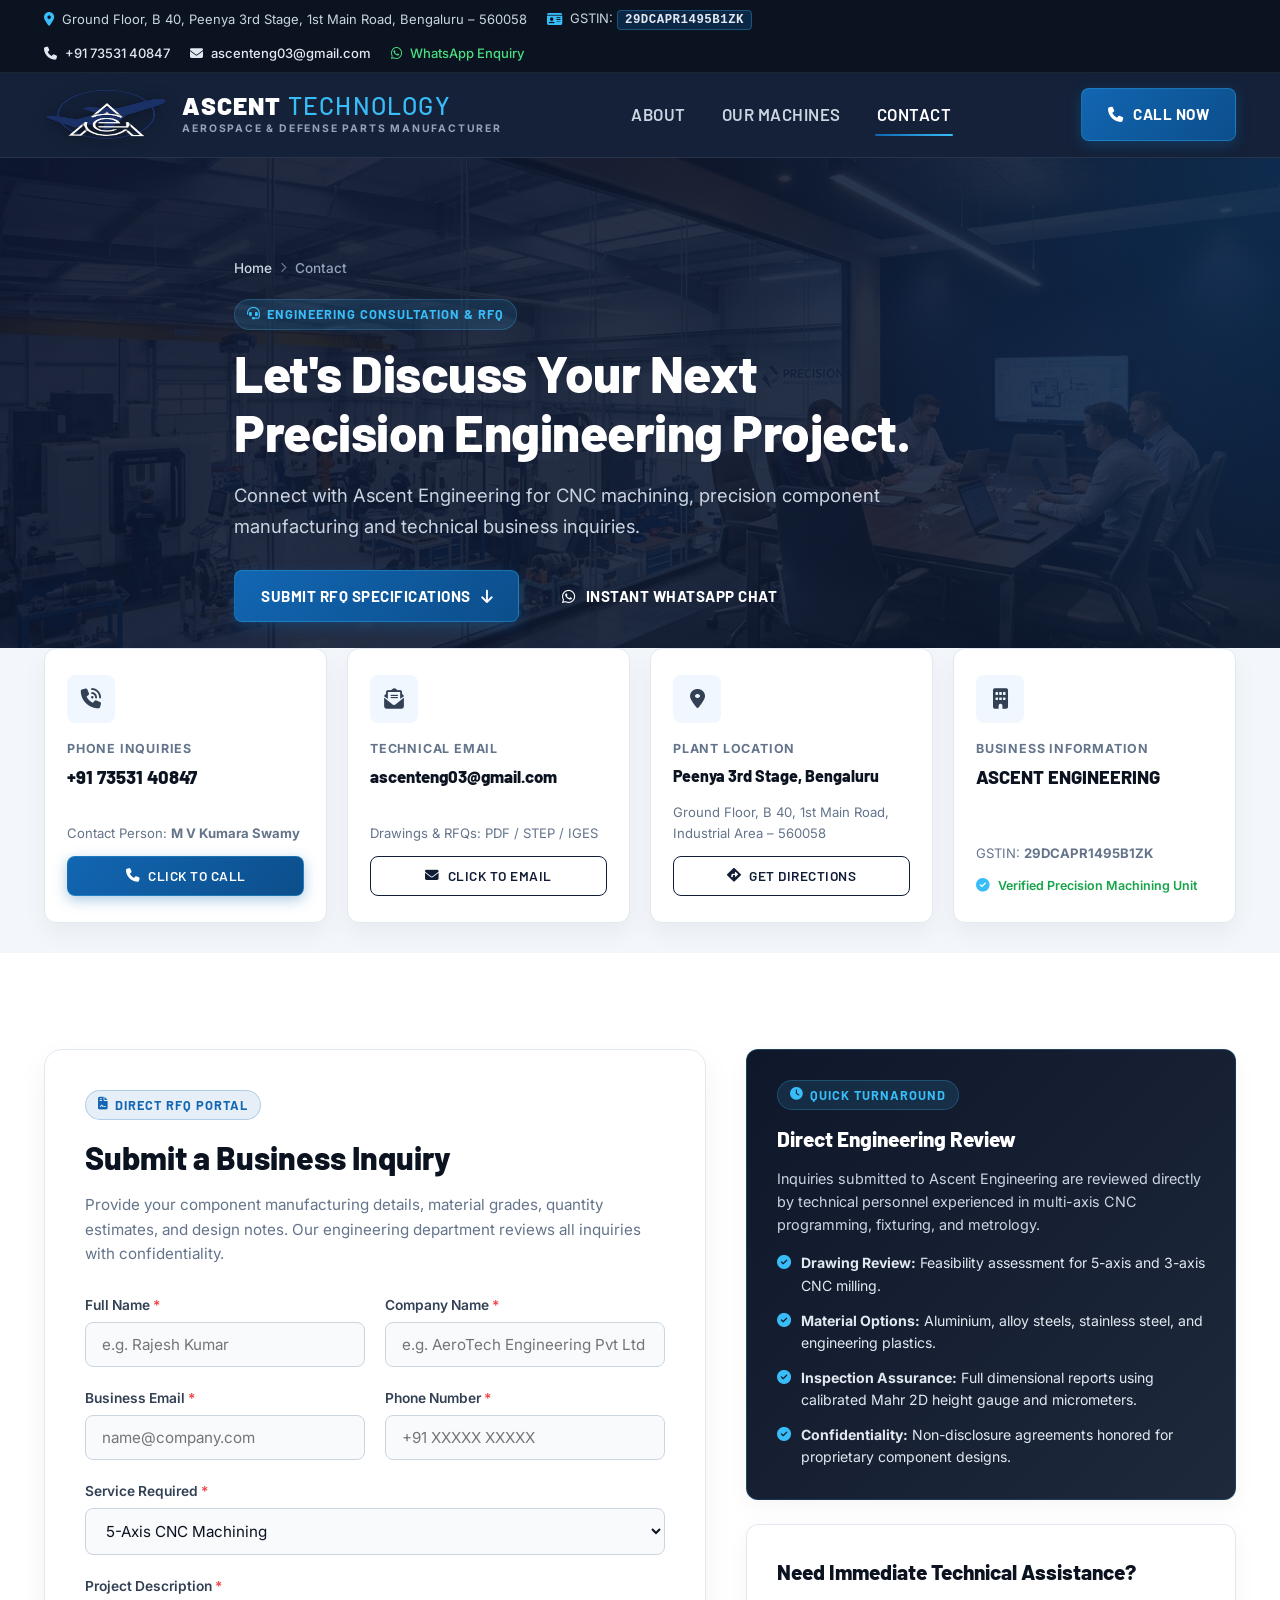
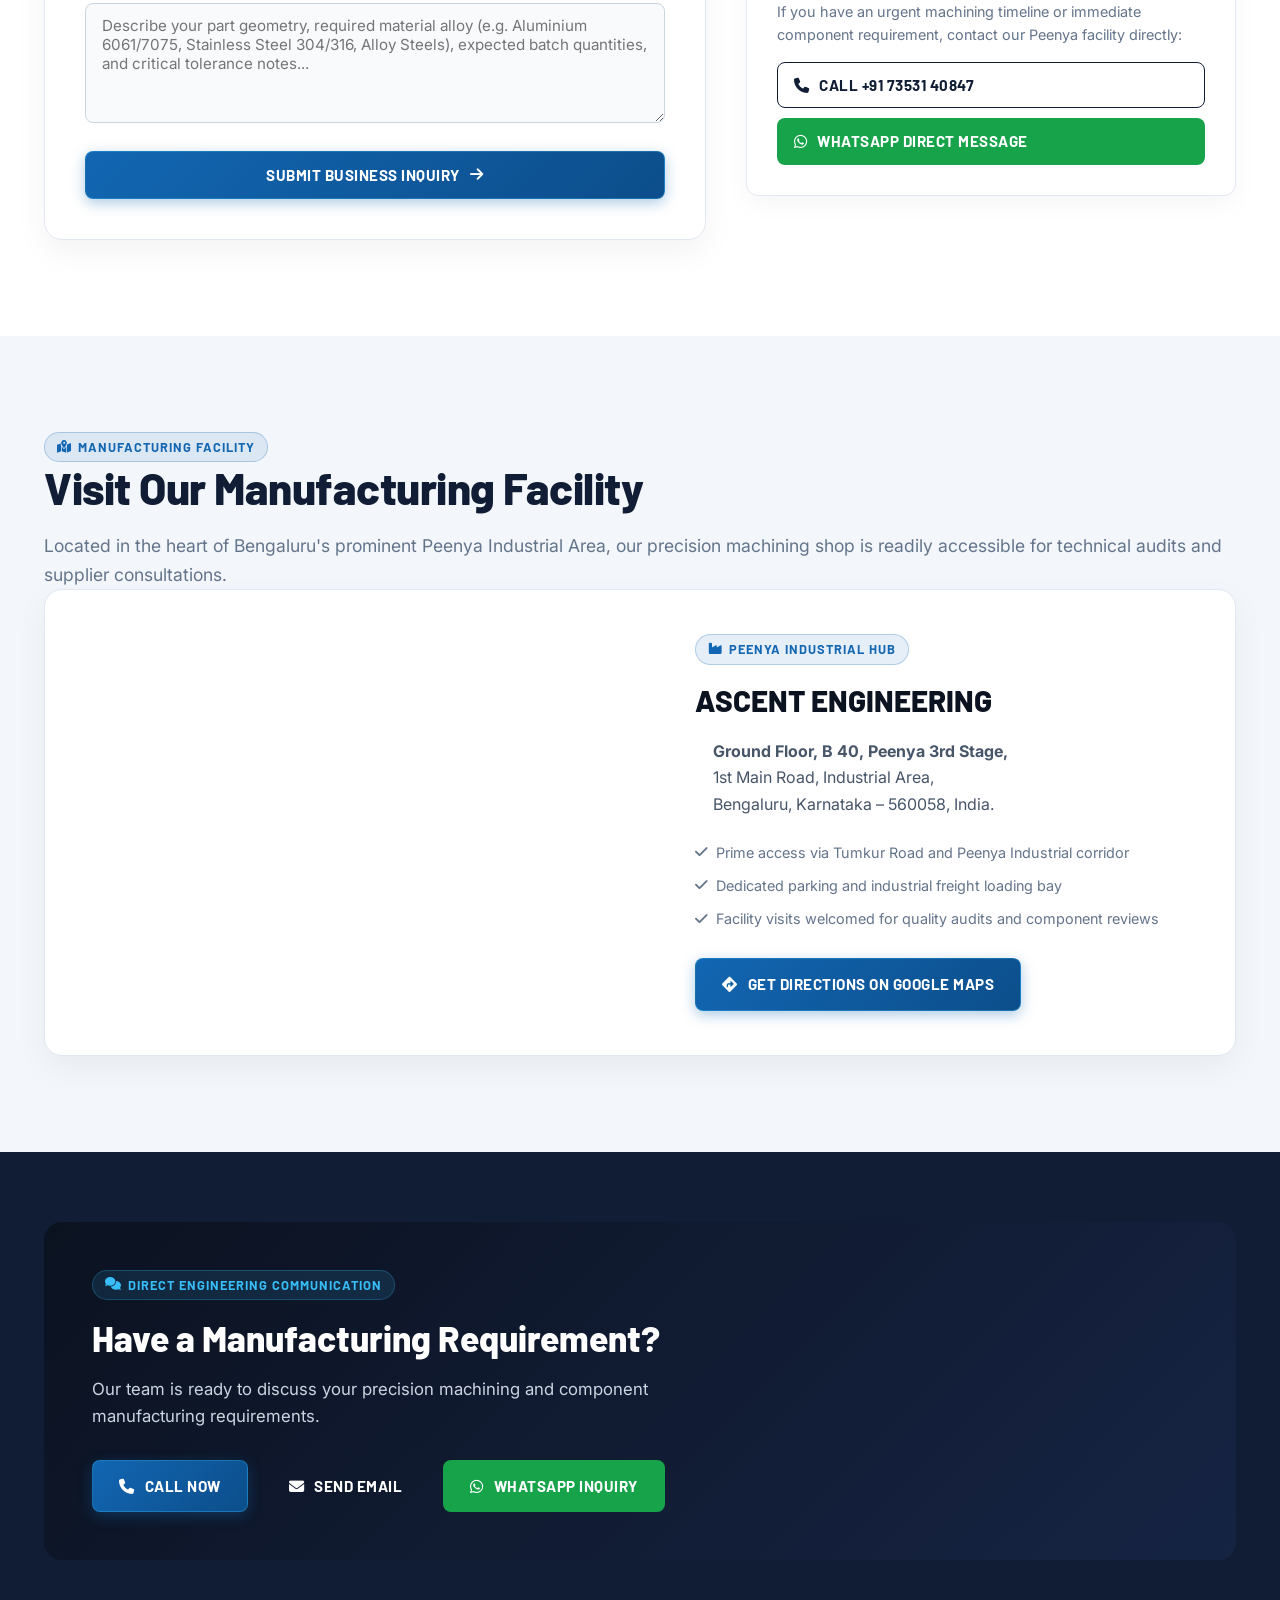
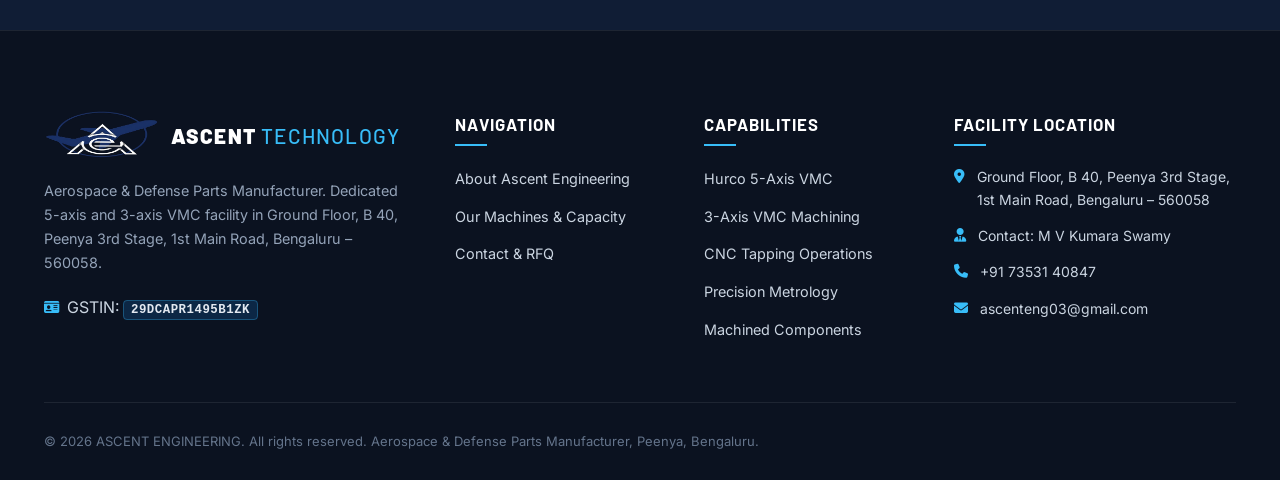
==== contact/index.html @ 2f325140 "modify the indexpage" ====
<!DOCTYPE html>
<html lang="en">
  <head>
    <meta charset="UTF-8" />
    <meta name="viewport" content="width=device-width, initial-scale=1.0" />
    <title>Contact &amp; Business Inquiry | Ascent Engineering Peenya Bengaluru</title>
    <meta
      name="description"
      content="Connect with Ascent Engineering for precision CNC machining, 5-axis vertical milling, component prototyping, and manufacturing inquiries. Located in Peenya 3rd Stage, Bengaluru."
    />
    <meta
      name="keywords"
      content="Ascent Engineering Contact, Peenya Industrial Area, CNC Machining Bengaluru, Precision Component Manufacturing, RFQ Machining, M V Kumara Swamy"
    />
    <meta name="author" content="Ascent Engineering" />

    <!-- Open Graph Metadata -->
    <meta property="og:title" content="Contact &amp; Business Inquiry | Ascent Engineering" />
    <meta
      property="og:description"
      content="Request a quotation or schedule a technical review for your precision CNC machining and manufacturing requirements in Peenya, Bengaluru."
    />
    <meta property="og:type" content="website" />
    <meta property="og:image" content="../img/generated/contact-hero-industrial.jpg" />

    <!-- Favicon -->
    <link rel="icon" type="image/svg+xml" href="../logo/favicon.svg" />
    <link rel="icon" type="image/png" href="../logo/ascent-engineering-logo-transparent.png" />

    <!-- Google Fonts: Barlow (Headings) & Inter (Body) -->
    <link rel="preconnect" href="https://fonts.googleapis.com" />
    <link rel="preconnect" href="https://fonts.gstatic.com" crossorigin />
    <link
      href="https://fonts.googleapis.com/css2?family=Barlow:wght@500;600;700;800;900&family=Inter:wght@300;400;500;600;700&display=swap"
      rel="stylesheet"
    />

    <!-- Font Awesome 6 -->
    <link
      rel="stylesheet"
      href="https://cdnjs.cloudflare.com/ajax/libs/font-awesome/6.5.0/css/all.min.css"
    />

    <!-- Main Stylesheet -->
    <link rel="stylesheet" href="../home.css" />
  </head>
  <body>
    <!-- Top Announcement & Verification Bar -->
    <div class="top-notice-bar">
      <div class="container top-notice-container">
        <div class="top-notice-left">
          <div class="top-notice-item">
            <i class="fa-solid fa-location-dot"></i>
            <span>Ground Floor, B 40, Peenya 3rd Stage, 1st Main Road, Bengaluru – 560058</span>
          </div>
          <div class="top-notice-item">
            <i class="fa-solid fa-id-card"></i>
            <span>GSTIN: <strong class="gst-badge">29DCAPR1495B1ZK</strong></span>
          </div>
        </div>
        <div class="top-notice-right">
          <a href="tel:7353140847" class="top-notice-link">
            <i class="fa-solid fa-phone"></i>
            <span>+91 73531 40847</span>
          </a>
          <a href="mailto:ascenteng03@gmail.com" class="top-notice-link">
            <i class="fa-solid fa-envelope"></i>
            <span>ascenteng03@gmail.com</span>
          </a>
          <a
            href="https://wa.me/917353140847?text=Hello%20Ascent%20Technology%2C%20I%20would%20like%20to%20discuss%20a%20precision%20machining%20project."
            target="_blank"
            rel="noopener noreferrer"
            class="top-notice-link whatsapp-link"
          >
            <i class="fa-brands fa-whatsapp"></i>
            <span>WhatsApp Enquiry</span>
          </a>
        </div>
      </div>
    </div>

    <!-- Main Navigation Bar -->
    <header class="navbar" id="mainNavbar">
      <div class="container navbar-container">
        <a href="../index.html" class="logo-link" title="Ascent Engineering Home">
          <img
            src="../logo/ascent-engineering-logo-transparent.png"
            alt="Ascent Engineering Logo"
            class="logo-mark-img"
          />
          <div class="logo-text-block">
            <div class="logo-title">
              <span class="brand-ascent">ASCENT</span>
              <span class="brand-engineering">TECHNOLOGY</span>
            </div>
            <div class="logo-tagline">Aerospace &amp; Defense Parts Manufacturer</div>
          </div>
        </a>

        <!-- Desktop Navigation Links -->
        <nav class="nav-links" id="navLinks" aria-label="Main Navigation">
          <a href="../index.html" class="nav-link">About</a>
          <a href="../ourmachine.html" class="nav-link">Our Machines</a>
          <a href="../contact.html" class="nav-link active">Contact</a>
        </nav>

        <div class="nav-cta-wrap">
          <a href="tel:7353140847" class="btn btn-primary">
            <i class="fa-solid fa-phone"></i>
            <span>Call Now</span>
          </a>
          <button class="mobile-menu-btn" id="mobileMenuBtn" aria-label="Toggle navigation menu">
            <i class="fa-solid fa-bars"></i>
          </button>
        </div>
      </div>
    </header>

    <!-- Main Content -->
    <main>
      <!-- Section 1: Contact Hero -->
      <section class="page-hero-banner contact-hero-banner">
        <div class="container page-hero-content">
          <div class="breadcrumbs">
            <a href="../index.html">Home</a>
            <i class="fa-solid fa-chevron-right"></i>
            <span>Contact</span>
          </div>
          <span class="badge-tag badge-tag-dark" style="margin-bottom: 14px;">
            <i class="fa-solid fa-headset"></i> Engineering Consultation &amp; RFQ
          </span>
          <h1 class="page-hero-title">
            Let's Discuss Your Next<br />Precision Engineering Project.
          </h1>
          <p class="page-hero-desc">
            Connect with Ascent Engineering for CNC machining, precision component manufacturing and technical business inquiries.
          </p>
          <div class="page-hero-ctas">
            <a href="#inquiryFormSection" class="btn btn-primary">
              <span>Submit RFQ Specifications</span>
              <i class="fa-solid fa-arrow-down"></i>
            </a>
            <a href="https://wa.me/917353140847?text=Hello%20Ascent%20Technology%2C%20I%20would%20like%20to%20discuss%20a%20precision%20machining%20project." target="_blank" rel="noopener noreferrer" class="btn btn-outline-light">
              <i class="fa-brands fa-whatsapp"></i>
              <span>Instant WhatsApp Chat</span>
            </a>
          </div>
        </div>
      </section>

      <!-- Section 2: Contact Information (4 Professional Cards) -->
      <section class="section section-light" style="padding-top: 0; padding-bottom: 30px;">
        <div class="container">
          <div class="contact-cards-grid">
            <!-- Card 1: Phone -->
            <div class="contact-card-box">
              <div class="contact-card-icon"><i class="fa-solid fa-phone-volume"></i></div>
              <div class="contact-card-title">Phone Inquiries</div>
              <div class="contact-card-val">+91 73531 40847</div>
              <div class="contact-card-sub" style="margin-bottom: 12px;">
                Contact Person: <strong>M V Kumara Swamy</strong>
              </div>
              <a href="tel:7353140847" class="btn btn-primary contact-card-btn">
                <i class="fa-solid fa-phone"></i>
                <span>Click to Call</span>
              </a>
            </div>

            <!-- Card 2: Email -->
            <div class="contact-card-box">
              <div class="contact-card-icon"><i class="fa-solid fa-envelope-open-text"></i></div>
              <div class="contact-card-title">Technical Email</div>
              <div class="contact-card-val" style="font-size: 1.05rem; word-break: break-all;">ascenteng03@gmail.com</div>
              <div class="contact-card-sub" style="margin-bottom: 12px;">
                Drawings &amp; RFQs: PDF / STEP / IGES
              </div>
              <a href="mailto:ascenteng03@gmail.com" class="btn btn-outline-dark contact-card-btn">
                <i class="fa-solid fa-envelope"></i>
                <span>Click to Email</span>
              </a>
            </div>

            <!-- Card 3: Location -->
            <div class="contact-card-box">
              <div class="contact-card-icon"><i class="fa-solid fa-location-dot"></i></div>
              <div class="contact-card-title">Plant Location</div>
              <div class="contact-card-val" style="font-size: 1rem; line-height: 1.4;">Peenya 3rd Stage, Bengaluru</div>
              <div class="contact-card-sub" style="margin-bottom: 12px;">
                Ground Floor, B 40, 1st Main Road, Industrial Area – 560058
              </div>
              <a
                href="https://maps.google.com/?q=B+40+Peenya+3rd+Stage+1st+Main+Road+Industrial+Area+Bengaluru+560058"
                target="_blank"
                rel="noopener noreferrer"
                class="btn btn-outline-dark contact-card-btn"
              >
                <i class="fa-solid fa-diamond-turn-right"></i>
                <span>Get Directions</span>
              </a>
            </div>

            <!-- Card 4: Business Information -->
            <div class="contact-card-box">
              <div class="contact-card-icon"><i class="fa-solid fa-building"></i></div>
              <div class="contact-card-title">Business Information</div>
              <div class="contact-card-val" style="font-size: 1.15rem;">ASCENT ENGINEERING</div>
              <div class="contact-card-sub" style="margin-bottom: 12px;">
                GSTIN: <strong class="gst-badge">29DCAPR1495B1ZK</strong>
              </div>
              <div class="top-notice-item" style="font-size: 0.78rem; color: #16A34A; font-weight: 600;">
                <i class="fa-solid fa-circle-check"></i>
                <span>Verified Precision Machining Unit</span>
              </div>
            </div>
          </div>
        </div>
      </section>

      <!-- Section 3: Professional Business Inquiry Form -->
      <section class="section section-white" id="inquiryFormSection">
        <div class="container">
          <div class="contact-main-grid">
            <!-- Left: Two-Column Inquiry Form -->
            <div class="contact-form-container">
              <span class="badge-tag" style="margin-bottom: 12px;">
                <i class="fa-solid fa-file-contract"></i> Direct RFQ Portal
              </span>
              <h2 class="contact-form-title">Submit a Business Inquiry</h2>
              <p class="contact-form-desc">
                Provide your component manufacturing details, material grades, quantity estimates, and design notes. Our engineering department reviews all inquiries with confidentiality.
              </p>

              <form id="contactForm" novalidate>
                <!-- Row 1: Full Name & Company Name -->
                <div class="form-group-row">
                  <div class="form-group">
                    <label class="form-label" for="fullName">Full Name <span class="req">*</span></label>
                    <input
                      type="text"
                      id="fullName"
                      class="form-control"
                      placeholder="e.g. Rajesh Kumar"
                      required
                    />
                    <div class="form-error-feedback" id="nameError">
                      Please enter your full name.
                    </div>
                  </div>

                  <div class="form-group">
                    <label class="form-label" for="companyName">Company Name <span class="req">*</span></label>
                    <input
                      type="text"
                      id="companyName"
                      class="form-control"
                      placeholder="e.g. AeroTech Engineering Pvt Ltd"
                      required
                    />
                    <div class="form-error-feedback" id="companyError">
                      Please enter your company or organization name.
                    </div>
                  </div>
                </div>

                <!-- Row 2: Business Email & Phone Number -->
                <div class="form-group-row">
                  <div class="form-group">
                    <label class="form-label" for="emailAddress">Business Email <span class="req">*</span></label>
                    <input
                      type="email"
                      id="emailAddress"
                      class="form-control"
                      placeholder="name@company.com"
                      required
                    />
                    <div class="form-error-feedback" id="emailError">
                      Please enter a valid business email address.
                    </div>
                  </div>

                  <div class="form-group">
                    <label class="form-label" for="phoneNumber">Phone Number <span class="req">*</span></label>
                    <input
                      type="tel"
                      id="phoneNumber"
                      class="form-control"
                      placeholder="+91 XXXXX XXXXX"
                      required
                    />
                    <div class="form-error-feedback" id="phoneError">
                      Please enter a valid phone number.
                    </div>
                  </div>
                </div>

                <!-- Row 3: Service Required Dropdown -->
                <div class="form-group">
                  <label class="form-label" for="serviceRequired">Service Required <span class="req">*</span></label>
                  <select id="serviceRequired" class="form-control" required>
                    <option value="5-Axis CNC Machining">5-Axis CNC Machining</option>
                    <option value="3-Axis VMC Machining">3-Axis VMC Machining</option>
                    <option value="CNC Tapping">CNC Tapping</option>
                    <option value="Precision Component Manufacturing">Precision Component Manufacturing</option>
                    <option value="Other">Other</option>
                  </select>
                </div>

                <!-- Row 4: Project Description -->
                <div class="form-group">
                  <label class="form-label" for="projectDescription">Project Description <span class="req">*</span></label>
                  <textarea
                    id="projectDescription"
                    class="form-control"
                    placeholder="Describe your part geometry, required material alloy (e.g. Aluminium 6061/7075, Stainless Steel 304/316, Alloy Steels), expected batch quantities, and critical tolerance notes..."
                    required
                  ></textarea>
                  <div class="form-error-feedback" id="messageError">
                    Please provide project description and specifications.
                  </div>
                </div>

                <!-- Submit Button -->
                <div class="form-submit-row">
                  <button type="submit" class="btn btn-primary" id="submitInquiryBtn" style="padding: 14px 28px; width: 100%;">
                    <span>Submit Business Inquiry</span>
                    <i class="fa-solid fa-arrow-right"></i>
                  </button>
                </div>

                <!-- Transparent Status Alert Box (Pending Backend Notification with One-Click Dispatch) -->
                <div id="formFeedback" class="form-status-alert"></div>
              </form>
            </div>

            <!-- Right: Technical Review & Facility Commitments -->
            <div class="contact-side-panel">
              <div class="contact-side-card highlight">
                <span class="badge-tag badge-tag-dark" style="margin-bottom: 12px; width: fit-content;">
                  <i class="fa-solid fa-clock"></i> Quick Turnaround
                </span>
                <h3 class="contact-side-title">Direct Engineering Review</h3>
                <p class="contact-side-p">
                  Inquiries submitted to Ascent Engineering are reviewed directly by technical personnel experienced in multi-axis CNC programming, fixturing, and metrology.
                </p>
                <div class="contact-commitments-list">
                  <div class="commitment-item">
                    <i class="fa-solid fa-circle-check"></i>
                    <span><strong>Drawing Review:</strong> Feasibility assessment for 5-axis and 3-axis CNC milling.</span>
                  </div>
                  <div class="commitment-item">
                    <i class="fa-solid fa-circle-check"></i>
                    <span><strong>Material Options:</strong> Aluminium, alloy steels, stainless steel, and engineering plastics.</span>
                  </div>
                  <div class="commitment-item">
                    <i class="fa-solid fa-circle-check"></i>
                    <span><strong>Inspection Assurance:</strong> Full dimensional reports using calibrated Mahr 2D height gauge and micrometers.</span>
                  </div>
                  <div class="commitment-item">
                    <i class="fa-solid fa-circle-check"></i>
                    <span><strong>Confidentiality:</strong> Non-disclosure agreements honored for proprietary component designs.</span>
                  </div>
                </div>
              </div>

              <!-- Direct Contact Quick Card -->
              <div class="contact-side-card">
                <h4 class="contact-side-title">Need Immediate Technical Assistance?</h4>
                <p class="contact-side-p">
                  If you have an urgent machining timeline or immediate component requirement, contact our Peenya facility directly:
                </p>
                <div style="display: flex; flex-direction: column; gap: 10px;">
                  <a href="tel:7353140847" class="btn btn-outline-dark" style="justify-content: flex-start; padding: 10px 16px;">
                    <i class="fa-solid fa-phone" style="color: var(--color-blue-primary);"></i>
                    <span>Call +91 73531 40847</span>
                  </a>
                  <a
                    href="https://wa.me/917353140847?text=Hello%20Ascent%20Technology%2C%20I%20have%20an%20urgent%20machining%20enquiry."
                    target="_blank"
                    rel="noopener noreferrer"
                    class="btn"
                    style="justify-content: flex-start; padding: 10px 16px; background: #16A34A; color: white;"
                  >
                    <i class="fa-brands fa-whatsapp"></i>
                    <span>WhatsApp Direct Message</span>
                  </a>
                </div>
              </div>
            </div>
          </div>
        </div>
      </section>

      <!-- Section 4: Location Section (Interactive Google Maps Embed) -->
      <section class="section section-light" id="location">
        <div class="container">
          <div class="section-header-centered">
            <span class="badge-tag">
              <i class="fa-solid fa-map-location-dot"></i> Manufacturing Facility
            </span>
            <h2 class="section-title">Visit Our Manufacturing Facility</h2>
            <p class="section-subtitle">
              Located in the heart of Bengaluru's prominent Peenya Industrial Area, our precision machining shop is readily accessible for technical audits and supplier consultations.
            </p>
          </div>

          <div class="location-section-grid">
            <!-- Google Maps Embed -->
            <div class="location-map-wrap">
              <iframe
                title="Ascent Engineering Facility Location - Peenya 3rd Stage, Bengaluru"
                src="https://www.google.com/maps/embed?pb=!1m18!1m12!1m3!1d3886.6852445831527!2d77.5050518!3d13.0333857!2m3!1f0!2f0!3f0!3m2!1i1024!2i768!4f13.1!3m3!1m2!1s0x3bae3d1f11c76df7%3A0x6b4498ec5ea8c92a!2sPeenya%203rd%20Stage%2C%20Peenya%2C%20Bengaluru%2C%20Karnataka!5e0!3m2!1sen!2sin!4v1700000000000!5m2!1sen!2sin"
                loading="lazy"
                referrerpolicy="no-referrer-when-downgrade"
                allowfullscreen=""
              ></iframe>
            </div>

            <!-- Location Information Pane -->
            <div class="location-info-pane">
              <span class="badge-tag" style="margin-bottom: 12px; width: fit-content;">
                <i class="fa-solid fa-industry"></i> Peenya Industrial Hub
              </span>
              <h3>ASCENT ENGINEERING</h3>
              <div class="location-address-block">
                <strong>Ground Floor, B 40, Peenya 3rd Stage,</strong><br />
                1st Main Road, Industrial Area,<br />
                Bengaluru, Karnataka – 560058, India.
              </div>
              <ul class="location-highlights-list">
                <li>
                  <i class="fa-solid fa-check"></i>
                  <span>Prime access via Tumkur Road and Peenya Industrial corridor</span>
                </li>
                <li>
                  <i class="fa-solid fa-check"></i>
                  <span>Dedicated parking and industrial freight loading bay</span>
                </li>
                <li>
                  <i class="fa-solid fa-check"></i>
                  <span>Facility visits welcomed for quality audits and component reviews</span>
                </li>
              </ul>
              <div>
                <a
                  href="https://maps.google.com/?q=B+40+Peenya+3rd+Stage+1st+Main+Road+Industrial+Area+Bengaluru+560058"
                  target="_blank"
                  rel="noopener noreferrer"
                  class="btn btn-primary"
                >
                  <i class="fa-solid fa-diamond-turn-right"></i>
                  <span>Get Directions on Google Maps</span>
                </a>
              </div>
            </div>
          </div>
        </div>
      </section>

      <!-- Section 5: Final Contact CTA -->
      <section class="section section-dark" style="padding: 70px 0;">
        <div class="container">
          <div class="quick-cta-bar">
            <div class="quick-cta-content">
              <span class="badge-tag badge-tag-dark" style="margin-bottom: 10px;">
                <i class="fa-solid fa-comments"></i> Direct Engineering Communication
              </span>
              <h2 class="quick-cta-title">Have a Manufacturing Requirement?</h2>
              <p class="quick-cta-desc">
                Our team is ready to discuss your precision machining and component manufacturing requirements.
              </p>
            </div>
            <div class="quick-cta-actions">
              <a href="tel:7353140847" class="btn btn-primary">
                <i class="fa-solid fa-phone"></i>
                <span>Call Now</span>
              </a>
              <a href="mailto:ascenteng03@gmail.com" class="btn btn-outline-light">
                <i class="fa-solid fa-envelope"></i>
                <span>Send Email</span>
              </a>
              <a
                href="https://wa.me/917353140847?text=Hello%20Ascent%20Technology%2C%20I%20have%20a%20component%20manufacturing%20requirement."
                target="_blank"
                rel="noopener noreferrer"
                class="btn"
                style="background: #16A34A; color: white;"
              >
                <i class="fa-brands fa-whatsapp"></i>
                <span>WhatsApp Inquiry</span>
              </a>
            </div>
          </div>
        </div>
      </section>
    </main>

    <!-- Footer -->
    <footer class="footer">
      <div class="container">
        <div class="footer-grid">
          <!-- Col 1: Brand Info -->
          <div class="footer-col-brand">
            <div class="footer-logo-block">
              <img
                src="../logo/ascent-engineering-logo-transparent.png"
                alt="Ascent Engineering"
                class="footer-logo-img"
              />
              <div class="logo-title" style="font-size: 1.3rem;">
                <span class="brand-ascent">ASCENT</span>
                <span class="brand-engineering">TECHNOLOGY</span>
              </div>
            </div>
            <p>
              Aerospace &amp; Defense Parts Manufacturer. Dedicated 5-axis and 3-axis VMC facility
              in Ground Floor, B 40, Peenya 3rd Stage, 1st Main Road, Bengaluru – 560058.
            </p>
            <div class="top-notice-item">
              <i class="fa-solid fa-id-card"></i>
              <span>GSTIN: <strong class="gst-badge">29DCAPR1495B1ZK</strong></span>
            </div>
          </div>

          <!-- Col 2: Navigation -->
          <div class="footer-col">
            <h4 class="footer-heading">Navigation</h4>
            <ul class="footer-links">
              <li><a href="../index.html">About Ascent Engineering</a></li>
              <li><a href="../ourmachine.html">Our Machines &amp; Capacity</a></li>
              <li><a href="../contact.html">Contact &amp; RFQ</a></li>
            </ul>
          </div>

          <!-- Col 3: Manufacturing Capabilities -->
          <div class="footer-col">
            <h4 class="footer-heading">Capabilities</h4>
            <ul class="footer-links">
              <li><a href="../ourmachine.html#hurco">Hurco 5-Axis VMC</a></li>
              <li><a href="../ourmachine.html#capabilities">3-Axis VMC Machining</a></li>
              <li><a href="../ourmachine.html#capabilities">CNC Tapping Operations</a></li>
              <li><a href="../ourmachine.html#metrology">Precision Metrology</a></li>
              <li><a href="../ourmachine.html#componentsGallery">Machined Components</a></li>
            </ul>
          </div>

          <!-- Col 4: Contact Details -->
          <div class="footer-col">
            <h4 class="footer-heading">Facility Location</h4>
            <ul class="footer-contact-items">
              <li class="footer-contact-item">
                <i class="fa-solid fa-location-dot"></i>
                <span>Ground Floor, B 40, Peenya 3rd Stage, 1st Main Road, Bengaluru – 560058</span>
              </li>
              <li class="footer-contact-item">
                <i class="fa-solid fa-user-tie"></i>
                <span>Contact: M V Kumara Swamy</span>
              </li>
              <li class="footer-contact-item">
                <i class="fa-solid fa-phone"></i>
                <a href="tel:7353140847">+91 73531 40847</a>
              </li>
              <li class="footer-contact-item">
                <i class="fa-solid fa-envelope"></i>
                <a href="mailto:ascenteng03@gmail.com">ascenteng03@gmail.com</a>
              </li>
            </ul>
          </div>
        </div>

        <div class="footer-bottom">
          <p>&copy; 2026 ASCENT ENGINEERING. All rights reserved. Aerospace &amp; Defense Parts Manufacturer, Peenya, Bengaluru.</p>
        </div>
      </div>
    </footer>

    <!-- Interactive Scripts -->
    <script src="../scripts/main.js"></script>
  </body>
</html>
---- home.css ----
/* ==========================================================================
   ASCENT ENGINEERING — Precision CNC Machining & Advanced Manufacturing
   Peenya 3rd Stage, Bengaluru | Official Stylesheet
   ========================================================================== */

/* --------------------------------------------------------------------------
   1. Brand Design Tokens & CSS Variables
   -------------------------------------------------------------------------- */
:root {
  /* Industrial Palette */
  --color-navy-dark: #0B1220;
  --color-navy: #101D35;
  --color-navy-light: #162646;
  --color-blue-industrial: #1266B2;
  --color-blue-electric: #0284C7;
  --color-blue-accent: #38BDF8;
  --color-blue-subtle: #E0F2FE;
  --color-steel: #64748B;
  --color-steel-light: #94A3B8;
  --color-steel-dark: #334155;
  --color-bg-light: #F3F6FA;
  --color-white: #FFFFFF;
  --color-border: #E2E8F0;
  --color-border-dark: rgba(255, 255, 255, 0.12);

  /* Typography */
  --font-heading: 'Barlow', 'Inter', -apple-system, BlinkMacSystemFont, 'Segoe UI', Roboto, sans-serif;
  --font-body: 'Inter', -apple-system, BlinkMacSystemFont, 'Segoe UI', Roboto, sans-serif;

  /* Shadows */
  --shadow-sm: 0 2px 6px rgba(16, 29, 53, 0.05);
  --shadow-md: 0 8px 24px rgba(16, 29, 53, 0.08);
  --shadow-lg: 0 16px 36px rgba(16, 29, 53, 0.12);
  --shadow-card: 0 4px 18px rgba(16, 29, 53, 0.06);
  --shadow-card-hover: 0 14px 32px rgba(18, 102, 178, 0.18);
  --shadow-dark: 0 10px 30px rgba(0, 0, 0, 0.4);

  /* Borders & Radius */
  --radius-xs: 4px;
  --radius-sm: 8px;
  --radius-md: 12px;
  --radius-lg: 18px;
  --radius-full: 9999px;

  /* Container */
  --container-max: 1240px;
  --container-padding: 24px;

  /* Transitions */
  --transition-fast: 0.2s cubic-bezier(0.4, 0, 0.2, 1);
  --transition-normal: 0.3s cubic-bezier(0.4, 0, 0.2, 1);
  --transition-smooth: 0.4s cubic-bezier(0.16, 1, 0.3, 1);
}

/* --------------------------------------------------------------------------
   2. Global Reset & Base Styles
   -------------------------------------------------------------------------- */
*, *::before, *::after {
  box-sizing: border-box;
  margin: 0;
  padding: 0;
}

html {
  scroll-behavior: smooth;
  font-size: 16px;
  -webkit-text-size-adjust: 100%;
}

body {
  font-family: var(--font-body);
  background-color: var(--color-bg-light);
  color: var(--color-steel-dark);
  line-height: 1.6;
  -webkit-font-smoothing: antialiased;
  -moz-osx-font-smoothing: grayscale;
  overflow-x: hidden;
  width: 100%;
}

img, picture, svg, video {
  display: block;
  max-width: 100%;
  height: auto;
}

a {
  color: inherit;
  text-decoration: none;
  transition: var(--transition-fast);
}

button, input, select, textarea {
  font-family: inherit;
  font-size: inherit;
}

ul {
  list-style: none;
}

.container {
  width: 100%;
  max-width: var(--container-max);
  margin-left: auto;
  margin-right: auto;
  padding-left: var(--container-padding);
  padding-right: var(--container-padding);
}

/* --------------------------------------------------------------------------
   3. Top Announcement & Verification Bar
   -------------------------------------------------------------------------- */
.top-notice-bar {
  background-color: var(--color-navy-dark);
  color: #94A3B8;
  font-size: 0.8125rem;
  border-bottom: 1px solid rgba(255, 255, 255, 0.08);
  position: relative;
  z-index: 1001;
}

.top-notice-container {
  display: flex;
  align-items: center;
  justify-content: space-between;
  padding-top: 8px;
  padding-bottom: 8px;
  flex-wrap: wrap;
  gap: 12px;
}

.top-notice-left, .top-notice-right {
  display: flex;
  align-items: center;
  gap: 20px;
  flex-wrap: wrap;
}

.top-notice-item {
  display: inline-flex;
  align-items: center;
  gap: 8px;
  color: #CBD5E1;
}

.top-notice-item i {
  color: var(--color-blue-accent);
  font-size: 0.85rem;
}

.top-notice-item .gst-badge {
  background: rgba(18, 102, 178, 0.25);
  border: 1px solid rgba(56, 189, 248, 0.3);
  padding: 2px 7px;
  border-radius: var(--radius-xs);
  font-family: monospace;
  font-size: 0.775rem;
  color: #E2E8F0;
  letter-spacing: 0.5px;
}

.top-notice-link {
  display: inline-flex;
  align-items: center;
  gap: 8px;
  color: #E2E8F0;
  font-weight: 500;
  transition: color var(--transition-fast);
}

.top-notice-link:hover {
  color: var(--color-blue-accent);
}

.top-notice-link.whatsapp-link {
  color: #4ADE80;
}

.top-notice-link.whatsapp-link:hover {
  color: #86EFAC;
}

/* --------------------------------------------------------------------------
   4. Main Navigation Header & Logo
   -------------------------------------------------------------------------- */
.navbar {
  position: sticky;
  top: 0;
  left: 0;
  width: 100%;
  background: rgba(16, 29, 53, 0.98);
  backdrop-filter: blur(12px);
  -webkit-backdrop-filter: blur(12px);
  border-bottom: 1px solid rgba(255, 255, 255, 0.08);
  z-index: 1000;
  transition: background-color var(--transition-normal), box-shadow var(--transition-normal);
}

.navbar.scrolled {
  box-shadow: 0 4px 20px rgba(0, 0, 0, 0.35);
}

.navbar-container {
  display: flex;
  align-items: center;
  justify-content: space-between;
  height: 84px;
}

.logo-link {
  display: flex;
  align-items: center;
  gap: 14px;
  text-decoration: none;
}

.logo-mark-img {
  height: 52px;
  width: auto;
  object-fit: contain;
  filter: drop-shadow(0 2px 8px rgba(0,0,0,0.4));
}

.logo-text-block {
  display: flex;
  flex-direction: column;
}

.logo-title {
  font-family: var(--font-heading);
  font-size: 1.55rem;
  font-weight: 900;
  line-height: 1.05;
  letter-spacing: 1.2px;
}

.logo-title .brand-ascent {
  color: var(--color-white);
}

.logo-title .brand-engineering {
  color: var(--color-blue-accent);
  font-weight: 500;
}

.logo-tagline {
  font-family: var(--font-body);
  font-size: 0.65rem;
  font-weight: 700;
  color: #94A3B8;
  letter-spacing: 1.8px;
  text-transform: uppercase;
  margin-top: 3px;
}

.nav-links {
  display: flex;
  align-items: center;
  gap: 32px;
}

.nav-link {
  position: relative;
  font-family: var(--font-heading);
  font-size: 1.05rem;
  font-weight: 600;
  color: #CBD5E1;
  letter-spacing: 0.5px;
  text-transform: uppercase;
  padding: 8px 2px;
  transition: color var(--transition-fast);
}

.nav-link::after {
  content: '';
  position: absolute;
  bottom: 0;
  left: 0;
  width: 0%;
  height: 2.5px;
  background: linear-gradient(90deg, var(--color-blue-industrial), var(--color-blue-accent));
  transition: width var(--transition-normal);
  border-radius: var(--radius-full);
}

.nav-link:hover,
.nav-link.active {
  color: var(--color-white);
}

.nav-link.active::after,
.nav-link:hover::after {
  width: 100%;
}

.nav-cta-wrap {
  display: flex;
  align-items: center;
  gap: 16px;
}

/* Mobile Hamburger Toggle */
.mobile-menu-btn {
  display: none;
  background: transparent;
  border: none;
  color: var(--color-white);
  font-size: 1.6rem;
  cursor: pointer;
  padding: 8px;
  line-height: 1;
}

/* --------------------------------------------------------------------------
   5. Buttons & Badges
   -------------------------------------------------------------------------- */
.btn {
  display: inline-flex;
  align-items: center;
  justify-content: center;
  gap: 10px;
  font-family: var(--font-heading);
  font-size: 0.95rem;
  font-weight: 700;
  letter-spacing: 0.5px;
  text-transform: uppercase;
  padding: 13px 26px;
  border-radius: var(--radius-sm);
  border: 1px solid transparent;
  cursor: pointer;
  transition: all var(--transition-fast);
  text-decoration: none;
  white-space: nowrap;
}

.btn-primary {
  background: linear-gradient(135deg, var(--color-blue-industrial) 0%, #0c4e8b 100%);
  color: var(--color-white);
  border-color: rgba(56, 189, 248, 0.3);
  box-shadow: 0 4px 14px rgba(18, 102, 178, 0.35);
}

.btn-primary:hover {
  background: linear-gradient(135deg, #177bd4 0%, var(--color-blue-industrial) 100%);
  box-shadow: 0 6px 20px rgba(18, 102, 178, 0.45);
  transform: translateY(-2px);
  color: var(--color-white);
}

.btn-secondary {
  background: rgba(255, 255, 255, 0.08);
  color: var(--color-white);
  border-color: rgba(255, 255, 255, 0.2);
  backdrop-filter: blur(8px);
}

.btn-secondary:hover {
  background: rgba(255, 255, 255, 0.16);
  border-color: var(--color-blue-accent);
  color: var(--color-white);
  transform: translateY(-2px);
}

.btn-outline-dark {
  background: transparent;
  color: var(--color-navy);
  border: 1.5px solid var(--color-navy);
}

.btn-outline-dark:hover {
  background: var(--color-navy);
  color: var(--color-white);
  transform: translateY(-2px);
}

.btn-white {
  background: var(--color-white);
  color: var(--color-navy);
  box-shadow: 0 4px 14px rgba(0, 0, 0, 0.15);
}

.btn-white:hover {
  background: var(--color-bg-light);
  color: var(--color-blue-industrial);
  transform: translateY(-2px);
}

.badge-tag {
  display: inline-flex;
  align-items: center;
  gap: 6px;
  background: rgba(18, 102, 178, 0.1);
  border: 1px solid rgba(18, 102, 178, 0.25);
  color: var(--color-blue-industrial);
  font-family: var(--font-heading);
  font-size: 0.8rem;
  font-weight: 700;
  text-transform: uppercase;
  letter-spacing: 1px;
  padding: 4px 12px;
  border-radius: var(--radius-full);
}

.badge-tag-dark {
  background: rgba(56, 189, 248, 0.12);
  border: 1px solid rgba(56, 189, 248, 0.25);
  color: var(--color-blue-accent);
}

/* --------------------------------------------------------------------------
   6. Section 1 – Cinematic Hero
   -------------------------------------------------------------------------- */
.hero-industrial {
  position: relative;
  background-color: var(--color-navy-dark);
  color: var(--color-white);
  min-height: 88vh;
  display: flex;
  align-items: center;
  padding: 90px 0 110px 0;
  overflow: hidden;
}

.hero-bg-wrapper {
  position: absolute;
  top: 0;
  left: 0;
  width: 100%;
  height: 100%;
  z-index: 1;
}

.hero-bg-img {
  width: 100%;
  height: 100%;
  object-fit: cover;
  object-position: center;
  filter: brightness(0.48) contrast(1.12);
  transform: scale(1.02);
}

.hero-gradient-overlay {
  position: absolute;
  top: 0;
  left: 0;
  width: 100%;
  height: 100%;
  background: linear-gradient(
    90deg,
    rgba(11, 18, 32, 0.96) 0%,
    rgba(16, 29, 53, 0.88) 50%,
    rgba(11, 18, 32, 0.72) 100%
  );
  z-index: 2;
}

.hero-grid-pattern {
  position: absolute;
  top: 0;
  left: 0;
  width: 100%;
  height: 100%;
  background-image: radial-gradient(rgba(56, 189, 248, 0.12) 1px, transparent 1px);
  background-size: 32px 32px;
  z-index: 3;
  opacity: 0.6;
}

.hero-content {
  position: relative;
  z-index: 10;
  max-width: 860px;
}

.hero-badge-wrap {
  margin-bottom: 22px;
}

.hero-title {
  font-family: var(--font-heading);
  font-size: clamp(2.5rem, 5.2vw, 4.2rem);
  font-weight: 800;
  line-height: 1.15;
  letter-spacing: -0.5px;
  color: var(--color-white);
  margin-bottom: 24px;
}

.hero-title span.text-highlight {
  color: var(--color-blue-accent);
  background: linear-gradient(135deg, #FFFFFF 20%, var(--color-blue-accent) 100%);
  -webkit-background-clip: text;
  -webkit-text-fill-color: transparent;
}

.hero-desc {
  font-size: clamp(1.05rem, 2vw, 1.25rem);
  color: #CBD5E1;
  line-height: 1.7;
  margin-bottom: 38px;
  max-width: 760px;
}

.hero-actions {
  display: flex;
  align-items: center;
  gap: 18px;
  flex-wrap: wrap;
  margin-bottom: 48px;
}

.hero-stats-row {
  display: grid;
  grid-template-columns: repeat(auto-fit, minmax(180px, 1fr));
  gap: 16px;
  padding-top: 32px;
  border-top: 1px solid rgba(255, 255, 255, 0.12);
}

.hero-stat-item {
  display: flex;
  align-items: center;
  gap: 14px;
}

.hero-stat-icon {
  width: 44px;
  height: 44px;
  border-radius: var(--radius-sm);
  background: rgba(18, 102, 178, 0.25);
  border: 1px solid rgba(56, 189, 248, 0.3);
  display: flex;
  align-items: center;
  justify-content: center;
  color: var(--color-blue-accent);
  font-size: 1.2rem;
  flex-shrink: 0;
}

.hero-stat-text .stat-num {
  font-family: var(--font-heading);
  font-size: 1.25rem;
  font-weight: 800;
  color: var(--color-white);
  line-height: 1.2;
}

.hero-stat-text .stat-label {
  font-size: 0.8rem;
  color: #94A3B8;
  text-transform: uppercase;
  letter-spacing: 0.5px;
}

/* Page Sub-Hero Banner */
.page-hero-banner {
  background: linear-gradient(135deg, var(--color-navy-dark) 0%, var(--color-navy) 100%);
  color: var(--color-white);
  padding: 64px 0 72px 0;
  position: relative;
  border-bottom: 1px solid rgba(255, 255, 255, 0.08);
  overflow: hidden;
}

.page-hero-banner::before {
  content: '';
  position: absolute;
  top: 0;
  right: 0;
  width: 45%;
  height: 100%;
  background: radial-gradient(circle at top right, rgba(18, 102, 178, 0.25), transparent 70%);
  pointer-events: none;
}

.page-hero-content {
  position: relative;
  z-index: 2;
  max-width: 800px;
}

.page-hero-title {
  font-family: var(--font-heading);
  font-size: clamp(2.2rem, 4vw, 3.2rem);
  font-weight: 800;
  line-height: 1.2;
  margin-bottom: 16px;
}

.page-hero-desc {
  font-size: 1.125rem;
  color: #CBD5E1;
  line-height: 1.6;
}

.breadcrumbs {
  display: flex;
  align-items: center;
  gap: 8px;
  font-size: 0.85rem;
  color: #94A3B8;
  margin-bottom: 16px;
}

.breadcrumbs a {
  color: #CBD5E1;
}

.breadcrumbs a:hover {
  color: var(--color-blue-accent);
}

.breadcrumbs i {
  font-size: 0.7rem;
}

/* --------------------------------------------------------------------------
   7. Section Headers & Typography
   -------------------------------------------------------------------------- */
.section {
  padding: 96px 0;
  position: relative;
}

.section-dark {
  background-color: var(--color-navy);
  color: var(--color-white);
}

.section-deep {
  background-color: var(--color-navy-dark);
  color: var(--color-white);
}

.section-light {
  background-color: var(--color-bg-light);
}

.section-white {
  background-color: var(--color-white);
}

.section-header {
  margin-bottom: 56px;
}

.section-header.center {
  text-align: center;
  max-width: 780px;
  margin-left: auto;
  margin-right: auto;
}

.section-tag {
  display: inline-flex;
  align-items: center;
  gap: 8px;
  color: var(--color-blue-industrial);
  font-family: var(--font-heading);
  font-size: 0.875rem;
  font-weight: 700;
  letter-spacing: 1.5px;
  text-transform: uppercase;
  margin-bottom: 12px;
}

.section-dark .section-tag,
.section-deep .section-tag {
  color: var(--color-blue-accent);
}

.section-title {
  font-family: var(--font-heading);
  font-size: clamp(2rem, 3.5vw, 2.75rem);
  font-weight: 800;
  line-height: 1.2;
  color: var(--color-navy);
  margin-bottom: 16px;
  letter-spacing: -0.5px;
}

.section-dark .section-title,
.section-deep .section-title {
  color: var(--color-white);
}

.section-subtitle {
  font-size: 1.1rem;
  color: var(--color-steel);
  line-height: 1.65;
}

.section-dark .section-subtitle,
.section-deep .section-subtitle {
  color: #94A3B8;
}

/* --------------------------------------------------------------------------
   8. Section 2 – Editorial Split Company Introduction
   -------------------------------------------------------------------------- */
.about-split-grid {
  display: grid;
  grid-template-columns: 1.1fr 0.9fr;
  gap: 56px;
  align-items: center;
}

.about-text-col p {
  font-size: 1.05rem;
  line-height: 1.8;
  color: var(--color-steel-dark);
  margin-bottom: 22px;
}

.about-key-highlights {
  display: grid;
  grid-template-columns: 1fr 1fr;
  gap: 16px;
  margin: 32px 0 36px 0;
}

.about-highlight-item {
  display: flex;
  align-items: flex-start;
  gap: 12px;
  background: var(--color-bg-light);
  padding: 16px;
  border-radius: var(--radius-sm);
  border: 1px solid var(--color-border);
}

.about-highlight-icon {
  width: 32px;
  height: 32px;
  border-radius: var(--radius-xs);
  background: var(--color-blue-subtle);
  color: var(--color-blue-industrial);
  display: flex;
  align-items: center;
  justify-content: center;
  font-size: 0.95rem;
  flex-shrink: 0;
  margin-top: 2px;
}

.about-highlight-text h4 {
  font-family: var(--font-heading);
  font-size: 0.95rem;
  font-weight: 700;
  color: var(--color-navy);
  margin-bottom: 2px;
}

.about-highlight-text p {
  font-size: 0.825rem;
  color: var(--color-steel);
  line-height: 1.4;
  margin-bottom: 0;
}

.about-image-col {
  position: relative;
}

.about-main-image-wrap {
  position: relative;
  border-radius: var(--radius-md);
  overflow: hidden;
  box-shadow: var(--shadow-lg);
  border: 1px solid var(--color-border);
}

.about-main-image-wrap img {
  width: 100%;
  height: 500px;
  object-fit: cover;
  transition: transform var(--transition-smooth);
}

.about-main-image-wrap:hover img {
  transform: scale(1.03);
}

.about-floating-card {
  position: absolute;
  bottom: -24px;
  right: -20px;
  background: var(--color-navy);
  color: var(--color-white);
  padding: 24px;
  border-radius: var(--radius-md);
  box-shadow: var(--shadow-dark);
  border: 1px solid rgba(255, 255, 255, 0.1);
  max-width: 280px;
  z-index: 10;
}

.about-floating-card .card-title {
  font-family: var(--font-heading);
  font-size: 1.15rem;
  font-weight: 800;
  color: var(--color-blue-accent);
  margin-bottom: 6px;
}

.about-floating-card p {
  font-size: 0.85rem;
  color: #CBD5E1;
  line-height: 1.45;
  margin-bottom: 0;
}

/* --------------------------------------------------------------------------
   9. Section 3 – Manufacturing Capabilities (3 Technical Cards)
   -------------------------------------------------------------------------- */
.capabilities-3grid {
  display: grid;
  grid-template-columns: repeat(3, 1fr);
  gap: 28px;
}

.technical-card {
  background: var(--color-white);
  border-radius: var(--radius-md);
  overflow: hidden;
  border: 1px solid var(--color-border);
  box-shadow: var(--shadow-card);
  transition: all var(--transition-normal);
  display: flex;
  flex-direction: column;
}

.technical-card:hover {
  transform: translateY(-6px);
  box-shadow: var(--shadow-card-hover);
  border-color: rgba(18, 102, 178, 0.35);
}

.technical-card-img-wrap {
  position: relative;
  height: 240px;
  overflow: hidden;
  background-color: var(--color-navy-dark);
}

.technical-card-img-wrap img {
  width: 100%;
  height: 100%;
  object-fit: cover;
  transition: transform var(--transition-smooth);
}

.technical-card:hover .technical-card-img-wrap img {
  transform: scale(1.06);
}

.technical-card-badge {
  position: absolute;
  top: 14px;
  left: 14px;
  background: rgba(16, 29, 53, 0.92);
  color: var(--color-white);
  border: 1px solid rgba(255, 255, 255, 0.2);
  padding: 4px 12px;
  border-radius: var(--radius-xs);
  font-family: var(--font-heading);
  font-size: 0.775rem;
  font-weight: 700;
  text-transform: uppercase;
  letter-spacing: 0.5px;
}

.technical-card-body {
  padding: 30px 26px;
  flex: 1;
  display: flex;
  flex-direction: column;
}

.technical-card-title {
  font-family: var(--font-heading);
  font-size: 1.35rem;
  font-weight: 800;
  color: var(--color-navy);
  margin-bottom: 12px;
  line-height: 1.3;
}

.technical-card-text {
  font-size: 0.95rem;
  color: var(--color-steel);
  line-height: 1.65;
  margin-bottom: 22px;
  flex: 1;
}

.technical-card-specs {
  border-top: 1px solid var(--color-border);
  padding-top: 14px;
  margin-top: auto;
  display: flex;
  align-items: center;
  justify-content: space-between;
  font-size: 0.85rem;
  color: var(--color-blue-industrial);
  font-weight: 600;
}

/* --------------------------------------------------------------------------
   10. Section 4 – Infrastructure Highlights (Verified Capacity)
   -------------------------------------------------------------------------- */
.infrastructure-stats-grid {
  display: grid;
  grid-template-columns: repeat(auto-fit, minmax(240px, 1fr));
  gap: 24px;
}

.infra-stat-card {
  background: linear-gradient(145deg, #162646 0%, #101D35 100%);
  border: 1px solid rgba(255, 255, 255, 0.1);
  border-radius: var(--radius-md);
  padding: 32px 26px;
  box-shadow: var(--shadow-dark);
  position: relative;
  overflow: hidden;
  transition: transform var(--transition-normal), border-color var(--transition-normal);
}

.infra-stat-card:hover {
  transform: translateY(-4px);
  border-color: var(--color-blue-accent);
}

.infra-stat-card::before {
  content: '';
  position: absolute;
  top: 0;
  left: 0;
  width: 4px;
  height: 100%;
  background: var(--color-blue-accent);
}

.infra-stat-num {
  font-family: var(--font-heading);
  font-size: 3.2rem;
  font-weight: 900;
  color: var(--color-white);
  line-height: 1;
  margin-bottom: 8px;
  display: flex;
  align-items: baseline;
  gap: 6px;
}

.infra-stat-num span.unit {
  font-size: 1.25rem;
  font-weight: 600;
  color: var(--color-blue-accent);
}

.infra-stat-title {
  font-family: var(--font-heading);
  font-size: 1.25rem;
  font-weight: 700;
  color: #F8FAFC;
  margin-bottom: 8px;
}

.infra-stat-desc {
  font-size: 0.875rem;
  color: #94A3B8;
  line-height: 1.55;
}

/* --------------------------------------------------------------------------
   11. Section 5 – Asymmetric Precision Components Gallery
   -------------------------------------------------------------------------- */
.asymmetric-gallery {
  display: grid;
  grid-template-columns: 1.4fr 1fr;
  gap: 28px;
  align-items: stretch;
}

.asymmetric-featured-card {
  position: relative;
  background: var(--color-white);
  border-radius: var(--radius-md);
  overflow: hidden;
  border: 1px solid var(--color-border);
  box-shadow: var(--shadow-md);
  display: flex;
  flex-direction: column;
}

.asymmetric-featured-img-wrap {
  position: relative;
  height: 400px;
  overflow: hidden;
  background: #0B1220;
}

.asymmetric-featured-img-wrap img {
  width: 100%;
  height: 100%;
  object-fit: cover;
  transition: transform var(--transition-smooth);
}

.asymmetric-featured-card:hover .asymmetric-featured-img-wrap img {
  transform: scale(1.05);
}

.asymmetric-featured-info {
  padding: 30px;
  flex: 1;
  display: flex;
  flex-direction: column;
  justify-content: center;
}

.asymmetric-featured-category {
  font-size: 0.8rem;
  font-weight: 700;
  text-transform: uppercase;
  letter-spacing: 1px;
  color: var(--color-blue-industrial);
  margin-bottom: 6px;
}

.asymmetric-featured-title {
  font-family: var(--font-heading);
  font-size: 1.6rem;
  font-weight: 800;
  color: var(--color-navy);
  margin-bottom: 12px;
  line-height: 1.3;
}

.asymmetric-featured-desc {
  font-size: 0.95rem;
  color: var(--color-steel);
  line-height: 1.65;
}

.asymmetric-stack-col {
  display: flex;
  flex-direction: column;
  gap: 24px;
}

.asymmetric-subcard {
  position: relative;
  background: var(--color-white);
  border-radius: var(--radius-md);
  overflow: hidden;
  border: 1px solid var(--color-border);
  box-shadow: var(--shadow-sm);
  display: grid;
  grid-template-columns: 180px 1fr;
  align-items: stretch;
  transition: all var(--transition-normal);
}

.asymmetric-subcard:hover {
  transform: translateY(-4px);
  border-color: var(--color-blue-industrial);
  box-shadow: var(--shadow-card-hover);
}

.asymmetric-subcard-img {
  width: 100%;
  height: 100%;
  min-height: 150px;
  object-fit: cover;
}

.asymmetric-subcard-info {
  padding: 20px 22px;
  display: flex;
  flex-direction: column;
  justify-content: center;
}

.asymmetric-subcard-cat {
  font-size: 0.75rem;
  font-weight: 700;
  text-transform: uppercase;
  letter-spacing: 1px;
  color: var(--color-blue-industrial);
  margin-bottom: 4px;
}

.asymmetric-subcard-title {
  font-family: var(--font-heading);
  font-size: 1.15rem;
  font-weight: 700;
  color: var(--color-navy);
  margin-bottom: 6px;
  line-height: 1.3;
}

.asymmetric-subcard-desc {
  font-size: 0.85rem;
  color: var(--color-steel);
  line-height: 1.5;
}

/* --------------------------------------------------------------------------
   12. Section 6 – Quality & Inspection (Metrology-Themed)
   -------------------------------------------------------------------------- */
.quality-metrology-split {
  display: grid;
  grid-template-columns: 1.1fr 0.9fr;
  gap: 56px;
  align-items: center;
}

.quality-feature-box {
  background: var(--color-navy-light);
  border: 1px solid rgba(255, 255, 255, 0.1);
  border-radius: var(--radius-md);
  padding: 38px 34px;
  box-shadow: var(--shadow-dark);
}

.quality-equipment-badge {
  display: inline-flex;
  align-items: center;
  gap: 8px;
  background: rgba(18, 102, 178, 0.3);
  border: 1px solid rgba(56, 189, 248, 0.4);
  color: var(--color-blue-accent);
  padding: 6px 14px;
  border-radius: var(--radius-xs);
  font-family: var(--font-heading);
  font-size: 0.85rem;
  font-weight: 700;
  letter-spacing: 0.5px;
  margin-bottom: 20px;
}

.quality-equipment-title {
  font-family: var(--font-heading);
  font-size: 2.1rem;
  font-weight: 800;
  color: var(--color-white);
  margin-bottom: 16px;
  line-height: 1.25;
}

.quality-equipment-desc {
  font-size: 1.05rem;
  color: #CBD5E1;
  line-height: 1.7;
  margin-bottom: 28px;
}

.quality-check-grid {
  display: grid;
  grid-template-columns: 1fr 1fr;
  gap: 18px;
}

.quality-check-item {
  display: flex;
  align-items: flex-start;
  gap: 12px;
}

.quality-check-item i {
  color: var(--color-blue-accent);
  font-size: 1.1rem;
  margin-top: 3px;
  flex-shrink: 0;
}

.quality-check-item strong {
  display: block;
  font-family: var(--font-heading);
  font-size: 0.95rem;
  color: var(--color-white);
  margin-bottom: 2px;
}

.quality-check-item span {
  font-size: 0.825rem;
  color: #94A3B8;
  line-height: 1.45;
}

.quality-img-container {
  border-radius: var(--radius-md);
  overflow: hidden;
  box-shadow: var(--shadow-lg);
  border: 1px solid rgba(255, 255, 255, 0.1);
  position: relative;
}

.quality-img-container img {
  width: 100%;
  height: 480px;
  object-fit: cover;
  transition: transform var(--transition-smooth);
}

.quality-img-container:hover img {
  transform: scale(1.03);
}

/* --------------------------------------------------------------------------
   13. Section 7 – Manufacturing Environment (Full-Width Cinematic)
   -------------------------------------------------------------------------- */
.manufacturing-env-section {
  position: relative;
  background-color: var(--color-navy-dark);
  color: var(--color-white);
  padding: 110px 0;
  overflow: hidden;
}

.env-bg-wrapper {
  position: absolute;
  top: 0;
  left: 0;
  width: 100%;
  height: 100%;
  z-index: 1;
}

.env-bg-img {
  width: 100%;
  height: 100%;
  object-fit: cover;
  object-position: center;
  filter: brightness(0.35) contrast(1.15);
}

.env-overlay {
  position: absolute;
  top: 0;
  left: 0;
  width: 100%;
  height: 100%;
  background: radial-gradient(circle at center, rgba(16, 29, 53, 0.85) 0%, rgba(11, 18, 32, 0.96) 100%);
  z-index: 2;
}

.env-content {
  position: relative;
  z-index: 10;
  max-width: 900px;
  margin: 0 auto;
  text-align: center;
}

.env-title {
  font-family: var(--font-heading);
  font-size: clamp(2.2rem, 4vw, 3.2rem);
  font-weight: 800;
  line-height: 1.2;
  margin-bottom: 20px;
}

.env-desc {
  font-size: 1.1rem;
  color: #CBD5E1;
  line-height: 1.7;
  margin-bottom: 44px;
}

.env-features-row {
  display: grid;
  grid-template-columns: repeat(4, 1fr);
  gap: 20px;
  text-align: left;
}

.env-feature-card {
  background: rgba(16, 29, 53, 0.85);
  border: 1px solid rgba(255, 255, 255, 0.12);
  border-radius: var(--radius-sm);
  padding: 22px 18px;
  backdrop-filter: blur(8px);
}

.env-feature-card i {
  color: var(--color-blue-accent);
  font-size: 1.35rem;
  margin-bottom: 12px;
  display: block;
}

.env-feature-card h4 {
  font-family: var(--font-heading);
  font-size: 1rem;
  font-weight: 700;
  color: var(--color-white);
  margin-bottom: 6px;
}

.env-feature-card p {
  font-size: 0.825rem;
  color: #94A3B8;
  line-height: 1.45;
  margin-bottom: 0;
}

/* --------------------------------------------------------------------------
   14. Section 8 – Why Ascent Engineering (6-Card Grid)
   -------------------------------------------------------------------------- */
.why-ascent-grid {
  display: grid;
  grid-template-columns: repeat(auto-fit, minmax(320px, 1fr));
  gap: 28px;
}

.why-ascent-card {
  background: var(--color-white);
  border-radius: var(--radius-md);
  padding: 36px 30px;
  border: 1px solid var(--color-border);
  box-shadow: var(--shadow-card);
  transition: all var(--transition-normal);
  position: relative;
}

.why-ascent-card:hover {
  transform: translateY(-6px);
  border-color: var(--color-blue-industrial);
  box-shadow: var(--shadow-card-hover);
}

.why-ascent-icon-wrap {
  width: 52px;
  height: 52px;
  border-radius: var(--radius-sm);
  background: var(--color-blue-subtle);
  border: 1px solid rgba(18, 102, 178, 0.2);
  color: var(--color-blue-industrial);
  display: flex;
  align-items: center;
  justify-content: center;
  font-size: 1.35rem;
  margin-bottom: 20px;
  transition: all var(--transition-fast);
}

.why-ascent-card:hover .why-ascent-icon-wrap {
  background: var(--color-blue-industrial);
  color: var(--color-white);
}

.why-ascent-title {
  font-family: var(--font-heading);
  font-size: 1.25rem;
  font-weight: 800;
  color: var(--color-navy);
  margin-bottom: 10px;
}

.why-ascent-desc {
  font-size: 0.95rem;
  color: var(--color-steel);
  line-height: 1.6;
}

/* --------------------------------------------------------------------------
   15. Section 9 – Final CTA Banner
   -------------------------------------------------------------------------- */
.cta-banner {
  background: linear-gradient(135deg, var(--color-navy) 0%, #071224 100%);
  color: var(--color-white);
  padding: 76px 0;
  position: relative;
  overflow: hidden;
  border-top: 1px solid rgba(255, 255, 255, 0.08);
  border-bottom: 1px solid rgba(255, 255, 255, 0.08);
}

.cta-banner-content {
  display: flex;
  align-items: center;
  justify-content: space-between;
  gap: 40px;
  position: relative;
  z-index: 2;
}

.cta-banner-text {
  max-width: 680px;
}

.cta-banner-title {
  font-family: var(--font-heading);
  font-size: clamp(1.8rem, 3.5vw, 2.5rem);
  font-weight: 800;
  line-height: 1.2;
  margin-bottom: 12px;
}

.cta-banner-desc {
  font-size: 1.05rem;
  color: #CBD5E1;
  line-height: 1.6;
}

.cta-banner-btns {
  display: flex;
  align-items: center;
  gap: 16px;
  flex-shrink: 0;
  flex-wrap: wrap;
}

/* --------------------------------------------------------------------------
   16. Corporate Footer Styles
   -------------------------------------------------------------------------- */
.footer {
  background-color: var(--color-navy-dark);
  color: #94A3B8;
  padding: 80px 0 30px 0;
  border-top: 1px solid rgba(255, 255, 255, 0.08);
}

.footer-grid {
  display: grid;
  grid-template-columns: 1.8fr 1fr 1fr 1.4fr;
  gap: 48px;
  margin-bottom: 60px;
}

.footer-col-brand .footer-logo-block {
  display: flex;
  align-items: center;
  gap: 12px;
  margin-bottom: 20px;
}

.footer-col-brand .footer-logo-img {
  height: 48px;
  width: auto;
}

.footer-col-brand p {
  font-size: 0.9rem;
  color: #94A3B8;
  line-height: 1.65;
  margin-bottom: 20px;
}

.footer-heading {
  font-family: var(--font-heading);
  font-size: 1.05rem;
  font-weight: 700;
  color: var(--color-white);
  text-transform: uppercase;
  letter-spacing: 1px;
  margin-bottom: 20px;
  position: relative;
  padding-bottom: 8px;
}

.footer-heading::after {
  content: '';
  position: absolute;
  bottom: 0;
  left: 0;
  width: 32px;
  height: 2px;
  background: var(--color-blue-accent);
}

.footer-links {
  display: flex;
  flex-direction: column;
  gap: 12px;
}

.footer-links a {
  font-size: 0.9rem;
  color: #CBD5E1;
  display: inline-flex;
  align-items: center;
  gap: 8px;
}

.footer-links a:hover {
  color: var(--color-blue-accent);
  transform: translateX(4px);
}

.footer-contact-items {
  display: flex;
  flex-direction: column;
  gap: 14px;
}

.footer-contact-item {
  display: flex;
  align-items: flex-start;
  gap: 12px;
  font-size: 0.875rem;
  color: #CBD5E1;
}

.footer-contact-item i {
  color: var(--color-blue-accent);
  margin-top: 3px;
  flex-shrink: 0;
}

.footer-bottom {
  border-top: 1px solid rgba(255, 255, 255, 0.08);
  padding-top: 28px;
  display: flex;
  align-items: center;
  justify-content: space-between;
  flex-wrap: wrap;
  gap: 16px;
  font-size: 0.8125rem;
  color: #64748B;
}

.footer-bottom a {
  color: #94A3B8;
}

.footer-bottom a:hover {
  color: var(--color-white);
}

/* Lightbox Modal */
.lightbox-modal {
  position: fixed;
  top: 0;
  left: 0;
  width: 100%;
  height: 100%;
  background: rgba(7, 14, 28, 0.94);
  backdrop-filter: blur(8px);
  z-index: 2000;
  display: none;
  align-items: center;
  justify-content: center;
  padding: 24px;
}

.lightbox-modal.active {
  display: flex;
}

.lightbox-content {
  position: relative;
  max-width: 90vw;
  max-height: 88vh;
  display: flex;
  flex-direction: column;
  align-items: center;
}

.lightbox-content img {
  max-width: 100%;
  max-height: 80vh;
  object-fit: contain;
  border-radius: var(--radius-sm);
  box-shadow: 0 10px 40px rgba(0,0,0,0.5);
}

.lightbox-caption {
  color: #F8FAFC;
  font-family: var(--font-heading);
  font-size: 1.1rem;
  font-weight: 600;
  margin-top: 14px;
  text-align: center;
}

.lightbox-close {
  position: absolute;
  top: -46px;
  right: 0;
  background: transparent;
  border: none;
  color: var(--color-white);
  font-size: 2rem;
  cursor: pointer;
  line-height: 1;
}

/* --------------------------------------------------------------------------
   17. Responsive Media Queries
   -------------------------------------------------------------------------- */
@media (max-width: 1024px) {
  .footer-grid {
    grid-template-columns: 1fr 1fr;
    gap: 36px;
  }

  .about-split-grid,
  .quality-metrology-split,
  .asymmetric-gallery {
    grid-template-columns: 1fr;
    gap: 40px;
  }

  .capabilities-3grid {
    grid-template-columns: 1fr;
  }

  .env-features-row {
    grid-template-columns: 1fr 1fr;
  }
}

@media (max-width: 768px) {
  .logo-mark-img {
    height: 42px;
  }
  .logo-title {
    font-size: 1.3rem;
  }
  .logo-tagline {
    font-size: 0.58rem;
    letter-spacing: 1.2px;
  }

  .top-notice-container {
    flex-direction: column;
    align-items: flex-start;
  }

  .mobile-menu-btn {
    display: block;
  }

  .nav-links {
    position: fixed;
    top: 84px;
    left: 0;
    width: 100%;
    background: var(--color-navy-dark);
    flex-direction: column;
    align-items: flex-start;
    padding: 32px 24px;
    gap: 20px;
    border-bottom: 1px solid rgba(255, 255, 255, 0.1);
    box-shadow: 0 12px 28px rgba(0, 0, 0, 0.4);
    transform: translateY(-150%);
    opacity: 0;
    pointer-events: none;
    transition: all var(--transition-normal);
  }

  .nav-links.mobile-open {
    transform: translateY(0);
    opacity: 1;
    pointer-events: auto;
  }

  .nav-link {
    font-size: 1.2rem;
    width: 100%;
    padding: 10px 0;
    border-bottom: 1px solid rgba(255, 255, 255, 0.05);
  }

  .nav-cta-wrap .btn {
    display: none;
  }

  .about-key-highlights,
  .quality-check-grid,
  .env-features-row {
    grid-template-columns: 1fr;
  }

  .cta-banner-content {
    flex-direction: column;
    align-items: flex-start;
  }

  .footer-grid {
    grid-template-columns: 1fr;
  }

  .asymmetric-subcard {
    grid-template-columns: 1fr;
  }

  .asymmetric-subcard-img {
    height: 180px;
  }
}

@media (max-width: 480px) {
  .logo-mark-img {
    height: 38px;
  }

  .logo-title {
    font-size: 1.15rem;
  }

  .logo-tagline {
    display: none;
  }
}


/* ==========================================================================
   OUR MACHINES & CONTACT PAGE ENHANCED STYLES
   ========================================================================== */

/* Sub-Hero Banner for Inner Pages */
.page-hero-banner {
  background: linear-gradient(135deg, rgba(11, 19, 43, 0.94) 0%, rgba(16, 29, 53, 0.88) 100%),
              url('img/generated/hero-facility-cinematic.jpg') center/cover no-repeat;
  padding: 100px 0 70px;
  position: relative;
  border-bottom: 1px solid rgba(255, 255, 255, 0.08);
}

.page-hero-banner.contact-hero-banner {
  background: linear-gradient(135deg, rgba(11, 19, 43, 0.92) 0%, rgba(16, 29, 53, 0.85) 100%),
              url('img/generated/contact-hero-industrial.jpg') center/cover no-repeat;
}

.page-hero-content {
  max-width: 860px;
}

.breadcrumbs {
  display: flex;
  align-items: center;
  gap: 8px;
  font-size: 0.85rem;
  font-weight: 500;
  color: #94A3B8;
  margin-bottom: 20px;
}

.breadcrumbs a {
  color: #CBD5E1;
  text-decoration: none;
  transition: color var(--transition-fast);
}

.breadcrumbs a:hover {
  color: var(--color-blue-accent);
}

.breadcrumbs i {
  font-size: 0.65rem;
  color: #64748B;
}

.page-hero-title {
  font-family: var(--font-heading);
  font-size: 3.2rem;
  font-weight: 800;
  line-height: 1.15;
  color: var(--color-white);
  margin-bottom: 18px;
  letter-spacing: -0.5px;
}

.page-hero-desc {
  font-size: 1.15rem;
  line-height: 1.7;
  color: #CBD5E1;
  max-width: 760px;
  margin-bottom: 28px;
}

.page-hero-ctas {
  display: flex;
  align-items: center;
  gap: 16px;
  flex-wrap: wrap;
}

/* Machine Infrastructure Counter Section */
.machine-stat-counter-bar {
  display: grid;
  grid-template-columns: repeat(4, 1fr);
  gap: 20px;
  margin-top: -45px;
  position: relative;
  z-index: 10;
}

.machine-counter-card {
  background: var(--color-white);
  border: 1px solid #E2E8F0;
  border-radius: var(--radius-md);
  padding: 28px 24px;
  box-shadow: 0 10px 25px rgba(0, 0, 0, 0.05);
  transition: transform var(--transition-normal), box-shadow var(--transition-normal);
  border-top: 4px solid var(--color-blue-primary);
}

.machine-counter-card:hover {
  transform: translateY(-4px);
  box-shadow: 0 18px 36px rgba(0, 0, 0, 0.08);
}

.machine-counter-num {
  font-family: var(--font-heading);
  font-size: 2.8rem;
  font-weight: 800;
  color: var(--color-navy-dark);
  line-height: 1;
  margin-bottom: 8px;
  display: flex;
  align-items: baseline;
  gap: 6px;
}

.machine-counter-num .unit {
  font-size: 1.1rem;
  font-weight: 600;
  color: var(--color-blue-primary);
  text-transform: uppercase;
}

.machine-counter-title {
  font-family: var(--font-heading);
  font-size: 1.1rem;
  font-weight: 700;
  color: var(--color-navy-dark);
  margin-bottom: 8px;
  letter-spacing: 0.3px;
}

.machine-counter-desc {
  font-size: 0.88rem;
  color: #64748B;
  line-height: 1.55;
  margin: 0;
}

/* Flagship 5-Axis Machine Card */
.machine-flagship-card {
  background: linear-gradient(135deg, #0F172A 0%, #1E293B 100%);
  border-radius: var(--radius-lg);
  border: 1px solid rgba(56, 189, 248, 0.25);
  box-shadow: 0 20px 45px rgba(0, 0, 0, 0.25);
  overflow: hidden;
  display: grid;
  grid-template-columns: 1.1fr 1fr;
  margin-bottom: 40px;
}

.machine-flagship-img-wrap {
  position: relative;
  min-height: 380px;
  overflow: hidden;
}

.machine-flagship-img {
  width: 100%;
  height: 100%;
  object-fit: cover;
  transition: transform var(--transition-slow);
}

.machine-flagship-card:hover .machine-flagship-img {
  transform: scale(1.04);
}

.machine-flagship-overlay {
  position: absolute;
  top: 16px;
  left: 16px;
}

.machine-flagship-body {
  padding: 40px 36px;
  display: flex;
  flex-direction: column;
  justify-content: center;
}

.machine-flagship-title {
  font-family: var(--font-heading);
  font-size: 2.1rem;
  font-weight: 800;
  color: var(--color-white);
  line-height: 1.2;
  margin-bottom: 14px;
}

.machine-flagship-p {
  font-size: 0.98rem;
  line-height: 1.7;
  color: #CBD5E1;
  margin-bottom: 24px;
}

.machine-tags-list {
  display: flex;
  flex-wrap: wrap;
  gap: 10px;
  margin-bottom: 24px;
}

.machine-tag-pill {
  display: inline-flex;
  align-items: center;
  gap: 6px;
  font-size: 0.8rem;
  font-weight: 600;
  padding: 6px 14px;
  border-radius: 50px;
  background: rgba(255, 255, 255, 0.08);
  color: #38BDF8;
  border: 1px solid rgba(56, 189, 248, 0.2);
}

.machine-points-2col {
  display: grid;
  grid-template-columns: 1fr 1fr;
  gap: 12px;
}

.machine-point-row {
  display: flex;
  align-items: center;
  gap: 10px;
  font-size: 0.88rem;
  color: #E2E8F0;
}

.machine-point-row i {
  color: #38BDF8;
  font-size: 0.85rem;
}

/* Machine Showcase 2x2 Grid for 3-Axis & VMC Fleet */
.machine-cards-grid {
  display: grid;
  grid-template-columns: repeat(2, 1fr);
  gap: 30px;
}

.machine-item-card {
  background: var(--color-white);
  border: 1px solid #E2E8F0;
  border-radius: var(--radius-md);
  overflow: hidden;
  box-shadow: 0 8px 24px rgba(0, 0, 0, 0.04);
  transition: transform var(--transition-normal), box-shadow var(--transition-normal);
  display: flex;
  flex-direction: column;
}

.machine-item-card:hover {
  transform: translateY(-5px);
  box-shadow: 0 16px 36px rgba(0, 0, 0, 0.08);
  border-color: #CBD5E1;
}

.machine-item-img-wrap {
  position: relative;
  height: 250px;
  overflow: hidden;
  background: #0B132B;
}

.machine-item-img {
  width: 100%;
  height: 100%;
  object-fit: cover;
  transition: transform var(--transition-slow);
}

.machine-item-card:hover .machine-item-img {
  transform: scale(1.05);
}

.machine-item-badge {
  position: absolute;
  top: 14px;
  left: 14px;
  background: rgba(11, 19, 43, 0.85);
  backdrop-filter: blur(8px);
  color: #38BDF8;
  font-size: 0.72rem;
  font-weight: 700;
  padding: 4px 10px;
  border-radius: 4px;
  letter-spacing: 0.5px;
  text-transform: uppercase;
  border: 1px solid rgba(56, 189, 248, 0.3);
}

.machine-item-body {
  padding: 26px 24px;
  flex-grow: 1;
  display: flex;
  flex-direction: column;
}

.machine-item-title {
  font-family: var(--font-heading);
  font-size: 1.45rem;
  font-weight: 800;
  color: var(--color-navy-dark);
  margin-bottom: 10px;
}

.machine-item-desc {
  font-size: 0.92rem;
  line-height: 1.6;
  color: #64748B;
  margin-bottom: 18px;
  flex-grow: 1;
}

.machine-specs-row {
  display: flex;
  flex-wrap: wrap;
  gap: 8px;
  padding-top: 14px;
  border-top: 1px solid #F1F5F9;
}

.machine-spec-tag {
  font-size: 0.78rem;
  font-weight: 600;
  color: var(--color-blue-primary);
  background: #F0F7FF;
  padding: 4px 10px;
  border-radius: 4px;
}

/* Metrology & Quality Inspection Section */
.metrology-split-layout {
  display: grid;
  grid-template-columns: 1fr 1.25fr;
  gap: 40px;
  align-items: center;
}

.metrology-media-col {
  position: relative;
}

.metrology-main-img-wrap {
  position: relative;
  border-radius: var(--radius-lg);
  overflow: hidden;
  box-shadow: 0 20px 40px rgba(0, 0, 0, 0.12);
  border: 1px solid rgba(0, 0, 0, 0.08);
}

.metrology-main-img {
  width: 100%;
  height: auto;
  display: block;
}

.metrology-floating-badge {
  position: absolute;
  bottom: 24px;
  right: 24px;
  background: var(--color-navy-dark);
  color: var(--color-white);
  padding: 18px 22px;
  border-radius: var(--radius-md);
  border-left: 4px solid var(--color-blue-accent);
  box-shadow: 0 12px 28px rgba(0, 0, 0, 0.35);
  max-width: 250px;
}

.metrology-floating-badge .badge-icon {
  font-size: 1.6rem;
  color: #38BDF8;
  margin-bottom: 8px;
}

.metrology-floating-badge .badge-text {
  font-size: 0.82rem;
  color: #CBD5E1;
  line-height: 1.45;
  margin: 0;
}

.metrology-inventory-grid {
  display: grid;
  grid-template-columns: repeat(2, 1fr);
  gap: 14px;
  margin-top: 24px;
}

.metrology-item-box {
  background: var(--color-white);
  border: 1px solid #E2E8F0;
  border-radius: var(--radius-sm);
  padding: 14px 16px;
  display: flex;
  align-items: center;
  gap: 12px;
  transition: transform var(--transition-fast), border-color var(--transition-fast);
}

.metrology-item-box:hover {
  transform: translateY(-2px);
  border-color: var(--color-blue-primary);
  box-shadow: 0 6px 14px rgba(0, 0, 0, 0.04);
}

.metrology-item-icon {
  width: 36px;
  height: 36px;
  border-radius: 6px;
  background: #F0F7FF;
  color: var(--color-blue-primary);
  display: flex;
  align-items: center;
  justify-content: center;
  font-size: 0.95rem;
  flex-shrink: 0;
}

.metrology-item-name {
  font-family: var(--font-heading);
  font-size: 0.92rem;
  font-weight: 700;
  color: var(--color-navy-dark);
}

/* ==========================================================================
   CONTACT PAGE ENHANCED STYLES
   ========================================================================== */

/* 4-Card Contact Info Bar */
.contact-cards-grid {
  display: grid;
  grid-template-columns: repeat(4, 1fr);
  gap: 20px;
  margin-top: -45px;
  position: relative;
  z-index: 10;
}

.contact-card-box {
  background: var(--color-white);
  border: 1px solid #E2E8F0;
  border-radius: var(--radius-md);
  padding: 26px 22px;
  box-shadow: 0 10px 25px rgba(0, 0, 0, 0.05);
  transition: transform var(--transition-normal), box-shadow var(--transition-normal);
  display: flex;
  flex-direction: column;
}

.contact-card-box:hover {
  transform: translateY(-4px);
  box-shadow: 0 18px 36px rgba(0, 0, 0, 0.08);
  border-color: #CBD5E1;
}

.contact-card-icon {
  width: 48px;
  height: 48px;
  border-radius: 8px;
  background: #F0F7FF;
  color: var(--color-blue-primary);
  display: flex;
  align-items: center;
  justify-content: center;
  font-size: 1.25rem;
  margin-bottom: 16px;
}

.contact-card-title {
  font-size: 0.78rem;
  font-weight: 700;
  text-transform: uppercase;
  color: #64748B;
  letter-spacing: 0.8px;
  margin-bottom: 6px;
}

.contact-card-val {
  font-family: var(--font-heading);
  font-size: 1.15rem;
  font-weight: 800;
  color: var(--color-navy-dark);
  line-height: 1.35;
  margin-bottom: 14px;
}

.contact-card-sub {
  margin-top: auto;
  font-size: 0.82rem;
  color: #64748B;
}

.contact-card-btn {
  display: inline-flex;
  align-items: center;
  justify-content: center;
  gap: 8px;
  width: 100%;
  padding: 8px 14px;
  font-size: 0.85rem;
  font-weight: 600;
  border-radius: var(--radius-sm);
  text-decoration: none;
  transition: all var(--transition-fast);
}

/* Contact Main Section (Form + Information) */
.contact-main-grid {
  display: grid;
  grid-template-columns: 1.35fr 1fr;
  gap: 40px;
}

.contact-form-container {
  background: var(--color-white);
  border: 1px solid #E2E8F0;
  border-radius: var(--radius-lg);
  padding: 40px;
  box-shadow: 0 12px 32px rgba(0, 0, 0, 0.05);
}

.contact-form-title {
  font-family: var(--font-heading);
  font-size: 2rem;
  font-weight: 800;
  color: var(--color-navy-dark);
  margin-bottom: 10px;
}

.contact-form-desc {
  font-size: 0.95rem;
  line-height: 1.6;
  color: #64748B;
  margin-bottom: 28px;
}

.form-group-row {
  display: grid;
  grid-template-columns: 1fr 1fr;
  gap: 20px;
}

.form-group {
  margin-bottom: 20px;
}

.form-label {
  display: block;
  font-size: 0.86rem;
  font-weight: 600;
  color: #334155;
  margin-bottom: 6px;
}

.form-label .req {
  color: #EF4444;
}

.form-control {
  width: 100%;
  padding: 12px 16px;
  font-size: 0.95rem;
  font-family: var(--font-body);
  border: 1px solid #CBD5E1;
  border-radius: var(--radius-sm);
  background: #F8FAFC;
  color: var(--color-navy-dark);
  transition: border-color var(--transition-fast), background var(--transition-fast), box-shadow var(--transition-fast);
}

.form-control:focus {
  outline: none;
  background: var(--color-white);
  border-color: var(--color-blue-primary);
  box-shadow: 0 0 0 3px rgba(18, 102, 178, 0.15);
}

.form-control.is-invalid {
  border-color: #EF4444;
  background: #FFF5F5;
}

.form-error-feedback {
  display: none;
  font-size: 0.78rem;
  color: #EF4444;
  margin-top: 4px;
}

.form-error-feedback.active {
  display: block;
}

textarea.form-control {
  resize: vertical;
  min-height: 120px;
}

.form-submit-row {
  margin-top: 10px;
}

.form-status-alert {
  display: none;
  padding: 16px;
  border-radius: var(--radius-sm);
  margin-top: 20px;
  font-size: 0.9rem;
  line-height: 1.5;
}

.form-status-alert.info {
  display: block;
  background: #EFF6FF;
  border: 1px solid #BFDBFE;
  color: #1E40AF;
}

.form-status-alert.success {
  display: block;
  background: #ECFDF5;
  border: 1px solid #A7F3D0;
  color: #065F46;
}

/* Contact Side Panel */
.contact-side-panel {
  display: flex;
  flex-direction: column;
  gap: 24px;
}

.contact-side-card {
  background: var(--color-white);
  border: 1px solid #E2E8F0;
  border-radius: var(--radius-md);
  padding: 30px;
  box-shadow: 0 8px 24px rgba(0, 0, 0, 0.04);
}

.contact-side-card.highlight {
  background: linear-gradient(135deg, #0F172A 0%, #1E293B 100%);
  border-color: rgba(56, 189, 248, 0.2);
  color: var(--color-white);
}

.contact-side-title {
  font-family: var(--font-heading);
  font-size: 1.3rem;
  font-weight: 800;
  margin-bottom: 12px;
  color: var(--color-navy-dark);
}

.contact-side-card.highlight .contact-side-title {
  color: var(--color-white);
}

.contact-side-p {
  font-size: 0.9rem;
  line-height: 1.6;
  color: #64748B;
  margin-bottom: 16px;
}

.contact-side-card.highlight .contact-side-p {
  color: #CBD5E1;
}

.contact-commitments-list {
  display: flex;
  flex-direction: column;
  gap: 12px;
}

.commitment-item {
  display: flex;
  align-items: flex-start;
  gap: 10px;
  font-size: 0.88rem;
  color: #334155;
}

.contact-side-card.highlight .commitment-item {
  color: #E2E8F0;
}

.commitment-item i {
  color: var(--color-blue-primary);
  margin-top: 3px;
}

.contact-side-card.highlight .commitment-item i {
  color: #38BDF8;
}

/* Location Section & Map */
.location-section-grid {
  display: grid;
  grid-template-columns: 1fr 1fr;
  gap: 30px;
  background: var(--color-white);
  border: 1px solid #E2E8F0;
  border-radius: var(--radius-lg);
  overflow: hidden;
  box-shadow: 0 12px 32px rgba(0, 0, 0, 0.05);
}

.location-map-wrap {
  min-height: 400px;
  height: 100%;
}

.location-map-wrap iframe {
  width: 100%;
  height: 100%;
  border: 0;
  display: block;
}

.location-info-pane {
  padding: 44px 40px;
  display: flex;
  flex-direction: column;
  justify-content: center;
}

.location-info-pane h3 {
  font-family: var(--font-heading);
  font-size: 1.85rem;
  font-weight: 800;
  color: var(--color-navy-dark);
  margin-bottom: 14px;
}

.location-address-block {
  font-size: 1rem;
  line-height: 1.65;
  color: #475569;
  margin-bottom: 24px;
  padding-left: 18px;
  border-left: 3px solid var(--color-blue-primary);
}

.location-highlights-list {
  display: flex;
  flex-direction: column;
  gap: 10px;
  margin-bottom: 28px;
  font-size: 0.9rem;
  color: #64748B;
}

.location-highlights-list li {
  display: flex;
  align-items: center;
  gap: 8px;
}

.location-highlights-list li i {
  color: var(--color-blue-primary);
}

/* Quick Action CTA Bar */
.quick-cta-bar {
  background: linear-gradient(135deg, var(--color-navy-dark) 0%, #162444 100%);
  border-radius: var(--radius-lg);
  padding: 48px;
  color: var(--color-white);
  display: flex;
  align-items: center;
  justify-content: space-between;
  gap: 30px;
  flex-wrap: wrap;
}

.quick-cta-content {
  max-width: 600px;
}

.quick-cta-title {
  font-family: var(--font-heading);
  font-size: 2.2rem;
  font-weight: 800;
  color: var(--color-white);
  margin-bottom: 10px;
}

.quick-cta-desc {
  font-size: 1.05rem;
  color: #CBD5E1;
  margin: 0;
  line-height: 1.6;
}

.quick-cta-actions {
  display: flex;
  gap: 14px;
  flex-wrap: wrap;
}

/* Inner Page Responsive Breakpoints */
@media (max-width: 1024px) {
  .machine-stat-counter-bar,
  .contact-cards-grid {
    grid-template-columns: repeat(2, 1fr);
  }

  .machine-flagship-card {
    grid-template-columns: 1fr;
  }

  .machine-flagship-img-wrap {
    min-height: 280px;
  }

  .metrology-split-layout {
    grid-template-columns: 1fr;
  }

  .contact-main-grid {
    grid-template-columns: 1fr;
  }

  .location-section-grid {
    grid-template-columns: 1fr;
  }

  .location-map-wrap {
    min-height: 320px;
  }
}

@media (max-width: 768px) {
  .page-hero-title {
    font-size: 2.4rem;
  }

  .machine-stat-counter-bar,
  .contact-cards-grid {
    grid-template-columns: 1fr;
    margin-top: 20px;
  }

  .machine-cards-grid {
    grid-template-columns: 1fr;
  }

  .form-group-row {
    grid-template-columns: 1fr;
    gap: 0;
  }

  .contact-form-container {
    padding: 24px 20px;
  }

  .metrology-inventory-grid {
    grid-template-columns: 1fr;
  }

  .quick-cta-bar {
    padding: 32px 24px;
    flex-direction: column;
    align-items: flex-start;
  }
}
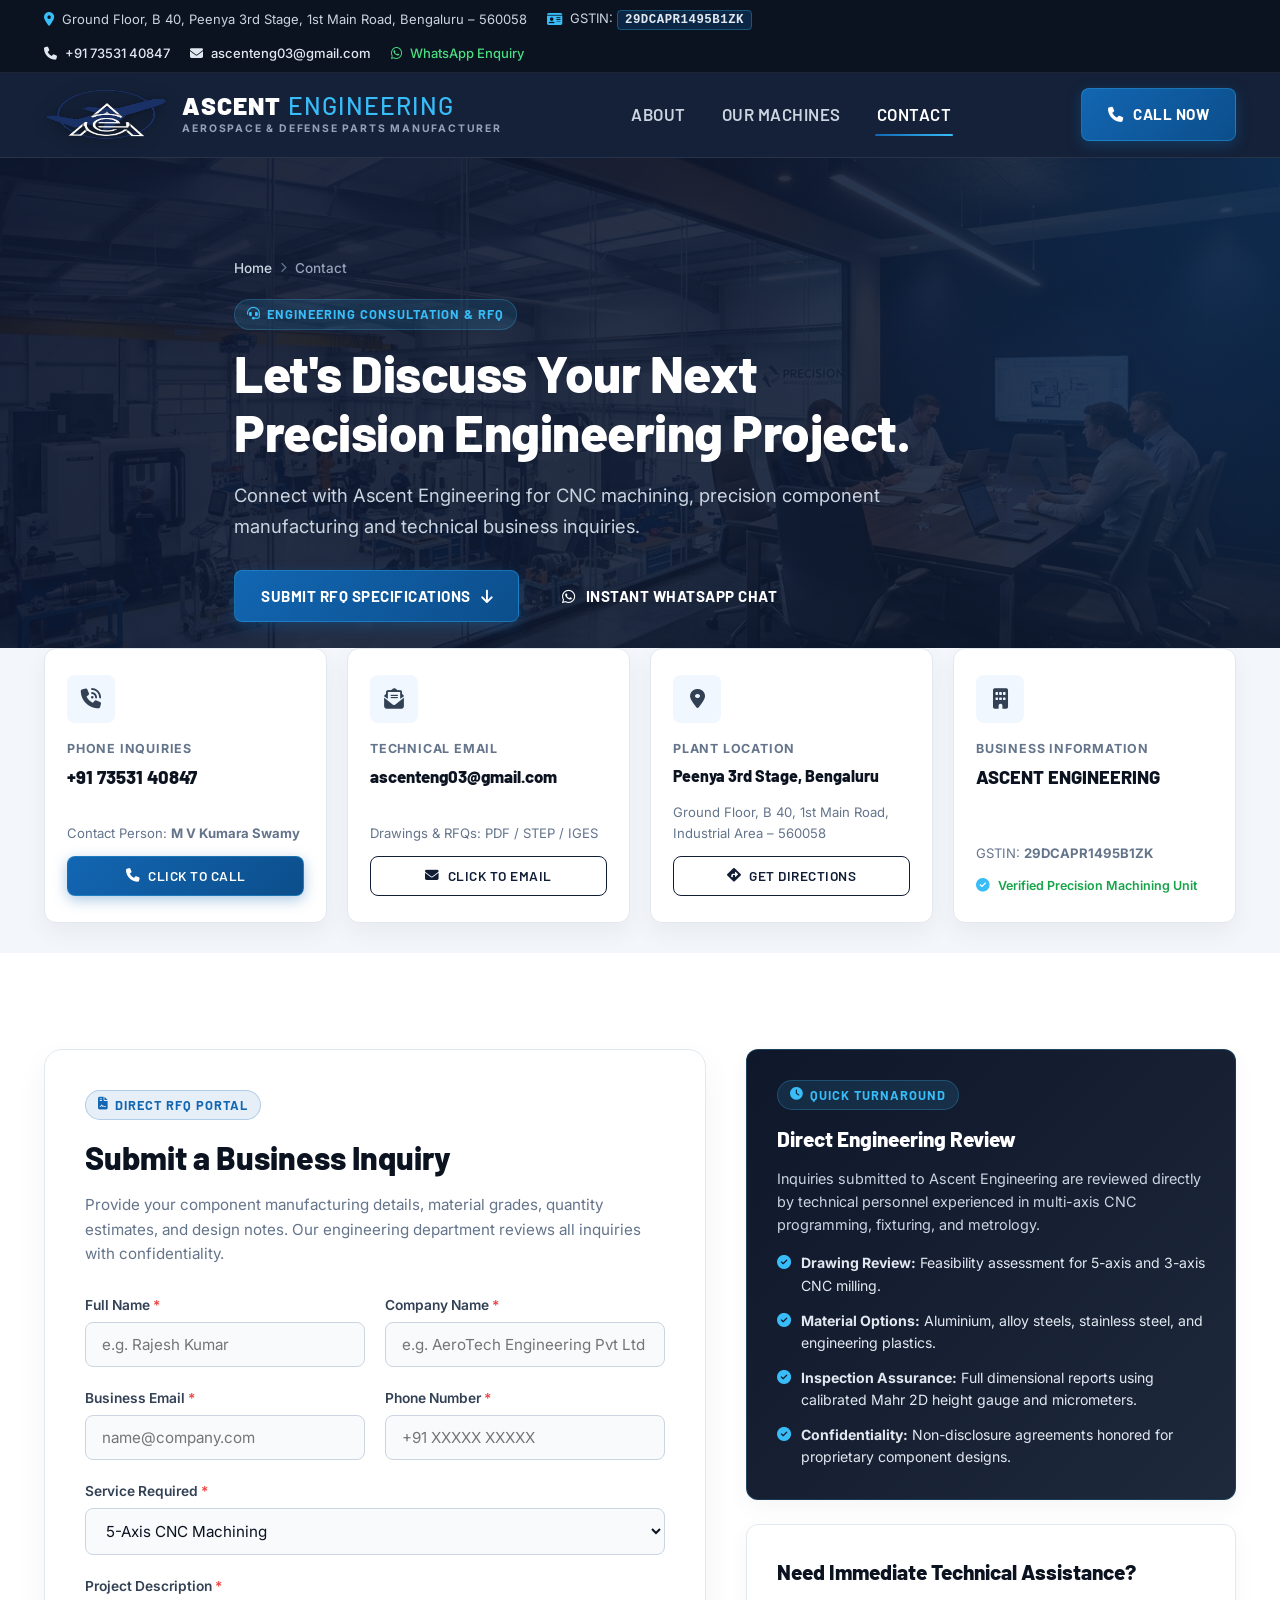
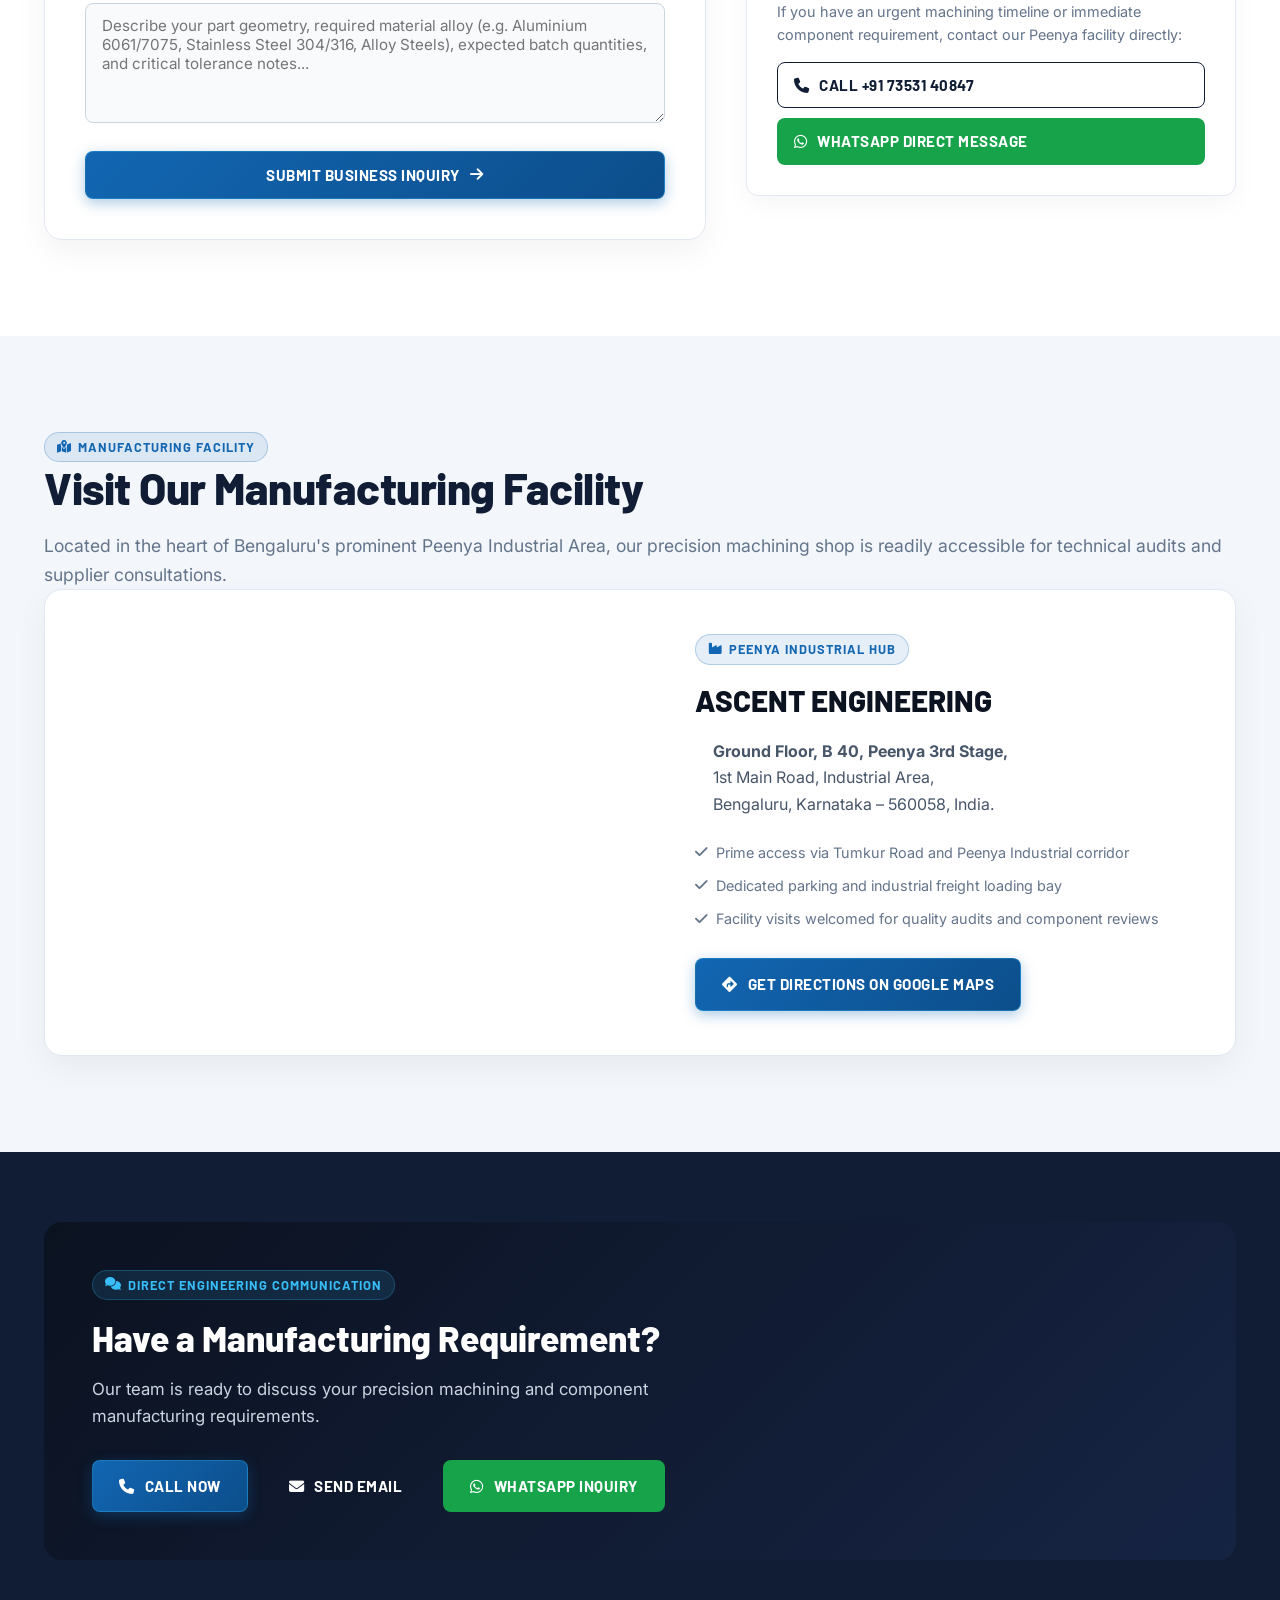
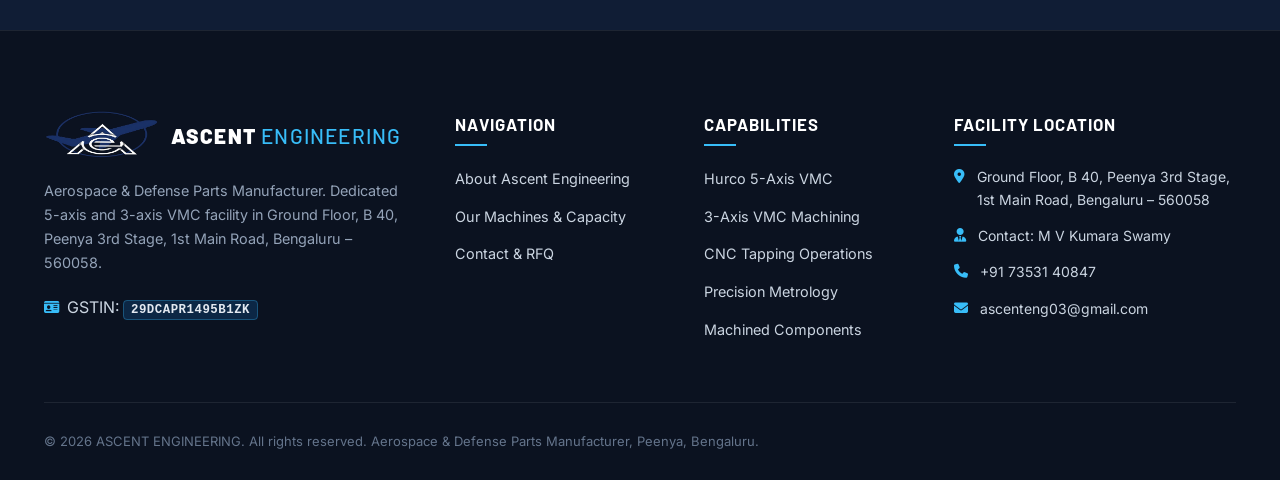
==== commit feefcbd3: "adding logo alter" ====
--- a/contact/index.html
+++ b/contact/index.html
@@ -68,7 +68,7 @@
             <span>ascenteng03@gmail.com</span>
           </a>
           <a
-            href="https://wa.me/917353140847?text=Hello%20Ascent%20Technology%2C%20I%20would%20like%20to%20discuss%20a%20precision%20machining%20project."
+            href="https://wa.me/917353140847?text=Hello%20Ascent%20Engineering%2C%20I%20would%20like%20to%20discuss%20a%20precision%20machining%20project."
             target="_blank"
             rel="noopener noreferrer"
             class="top-notice-link whatsapp-link"
@@ -92,7 +92,7 @@
           <div class="logo-text-block">
             <div class="logo-title">
               <span class="brand-ascent">ASCENT</span>
-              <span class="brand-engineering">TECHNOLOGY</span>
+              <span class="brand-engineering">ENGINEERING</span>
             </div>
             <div class="logo-tagline">Aerospace &amp; Defense Parts Manufacturer</div>
           </div>
@@ -141,7 +141,7 @@
               <span>Submit RFQ Specifications</span>
               <i class="fa-solid fa-arrow-down"></i>
             </a>
-            <a href="https://wa.me/917353140847?text=Hello%20Ascent%20Technology%2C%20I%20would%20like%20to%20discuss%20a%20precision%20machining%20project." target="_blank" rel="noopener noreferrer" class="btn btn-outline-light">
+            <a href="https://wa.me/917353140847?text=Hello%20Ascent%20Engineering%2C%20I%20would%20like%20to%20discuss%20a%20precision%20machining%20project." target="_blank" rel="noopener noreferrer" class="btn btn-outline-light">
               <i class="fa-brands fa-whatsapp"></i>
               <span>Instant WhatsApp Chat</span>
             </a>
@@ -375,7 +375,7 @@
                     <span>Call +91 73531 40847</span>
                   </a>
                   <a
-                    href="https://wa.me/917353140847?text=Hello%20Ascent%20Technology%2C%20I%20have%20an%20urgent%20machining%20enquiry."
+                    href="https://wa.me/917353140847?text=Hello%20Ascent%20Engineering%2C%20I%20have%20an%20urgent%20machining%20enquiry."
                     target="_blank"
                     rel="noopener noreferrer"
                     class="btn"
@@ -480,7 +480,7 @@
                 <span>Send Email</span>
               </a>
               <a
-                href="https://wa.me/917353140847?text=Hello%20Ascent%20Technology%2C%20I%20have%20a%20component%20manufacturing%20requirement."
+                href="https://wa.me/917353140847?text=Hello%20Ascent%20Engineering%2C%20I%20have%20a%20component%20manufacturing%20requirement."
                 target="_blank"
                 rel="noopener noreferrer"
                 class="btn"
@@ -509,7 +509,7 @@
               />
               <div class="logo-title" style="font-size: 1.3rem;">
                 <span class="brand-ascent">ASCENT</span>
-                <span class="brand-engineering">TECHNOLOGY</span>
+                <span class="brand-engineering">ENGINEERING</span>
               </div>
             </div>
             <p>
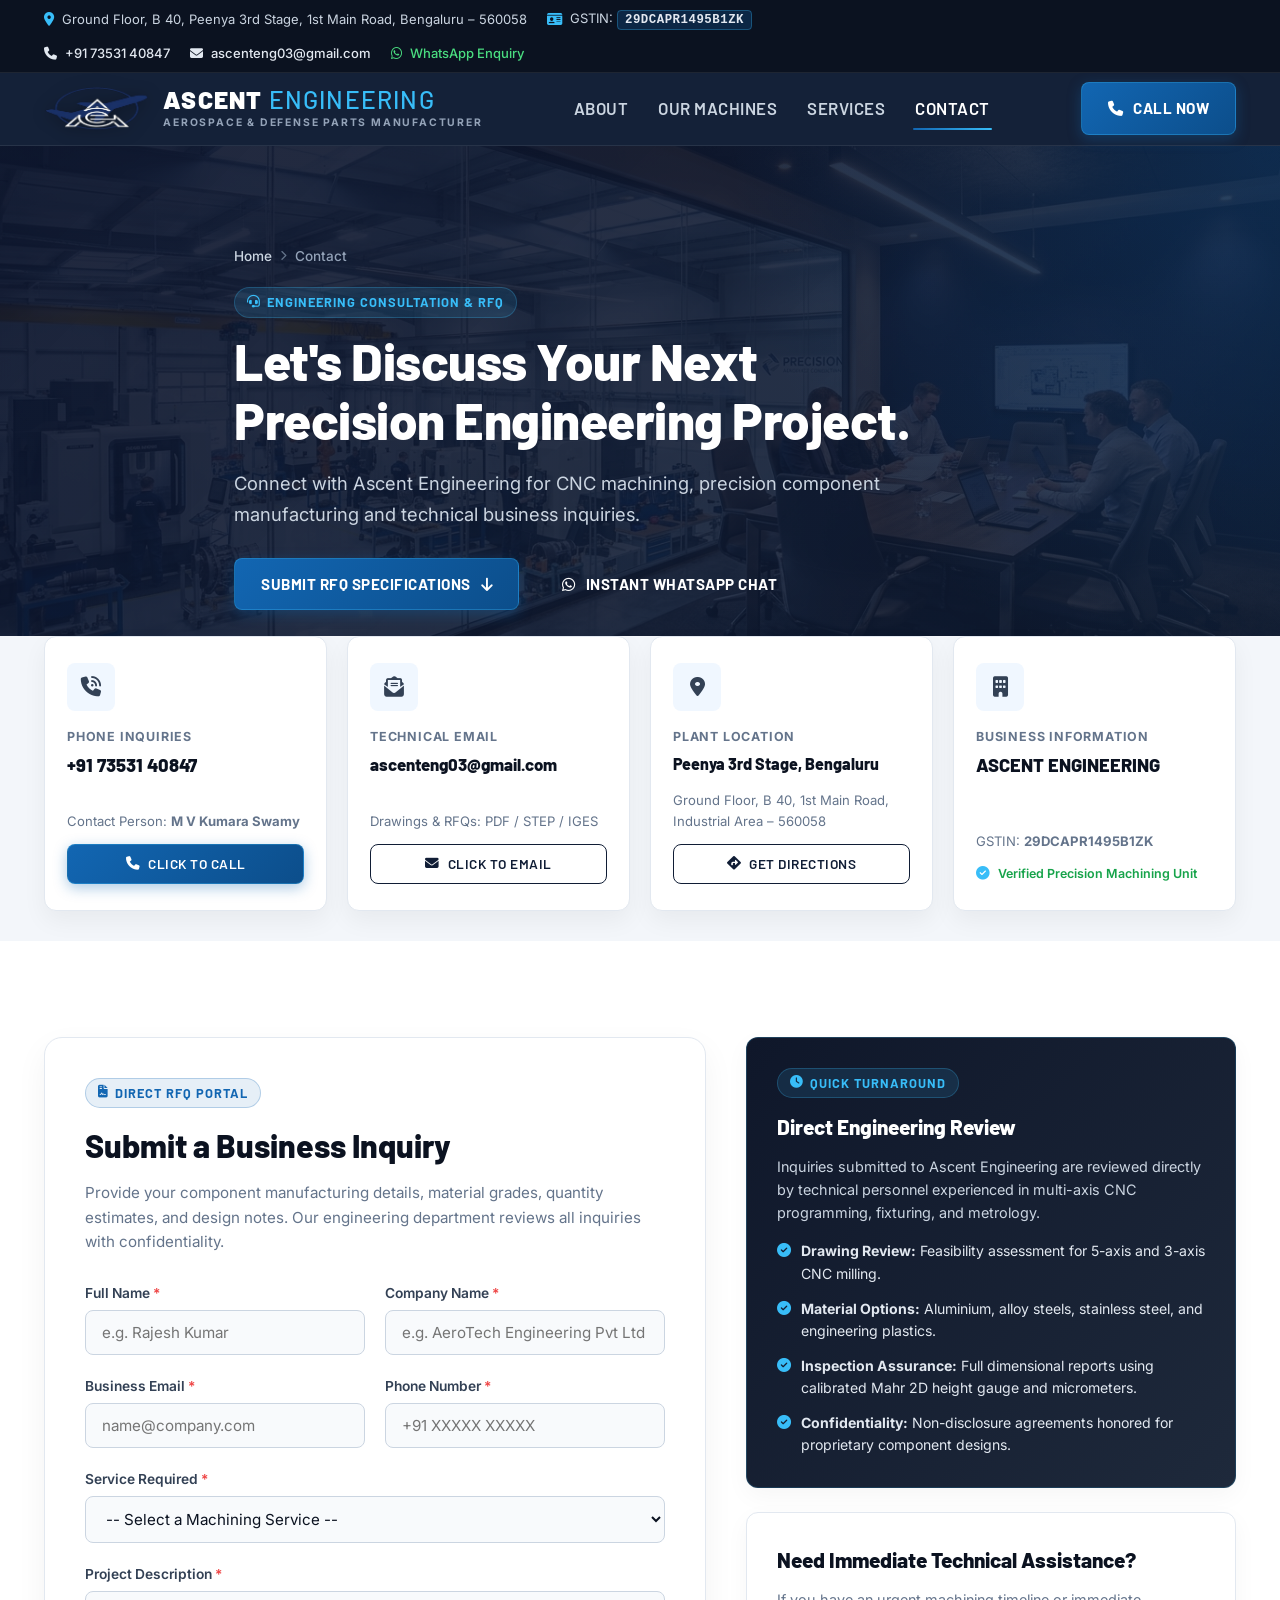
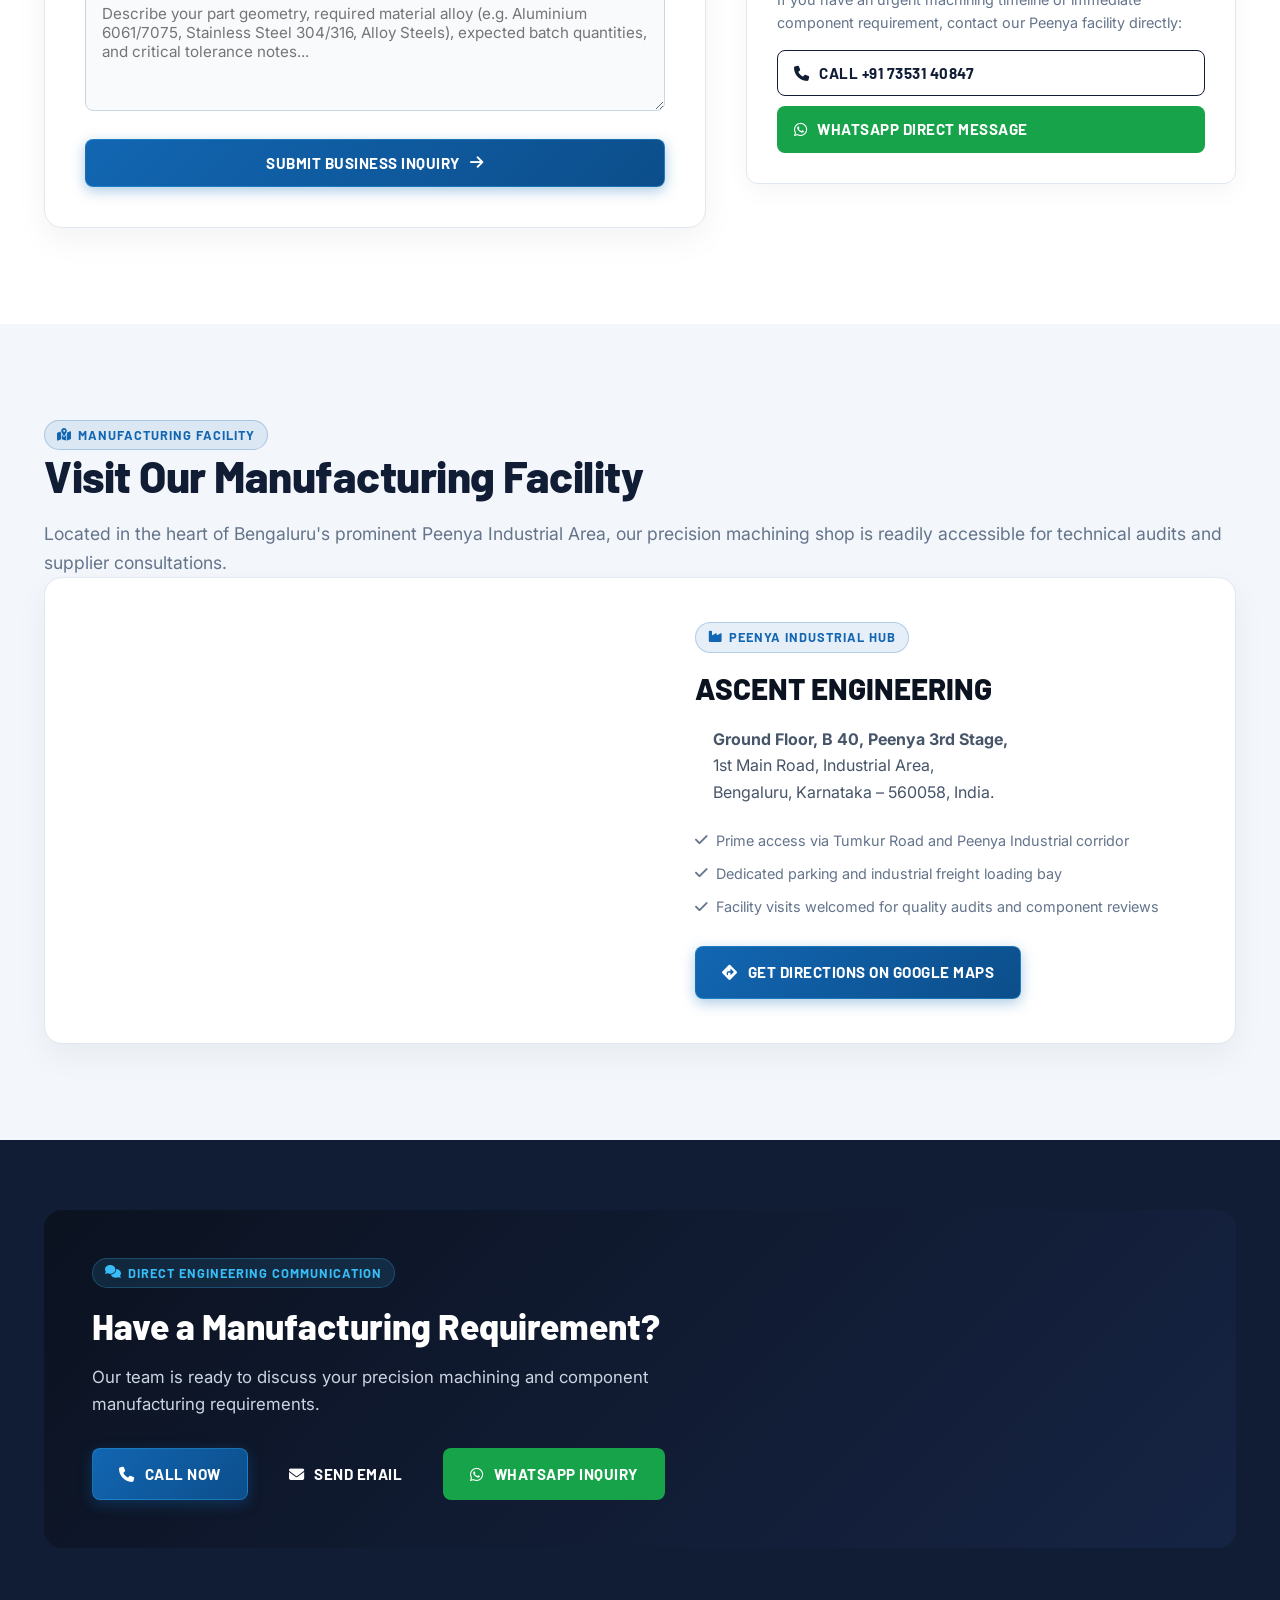
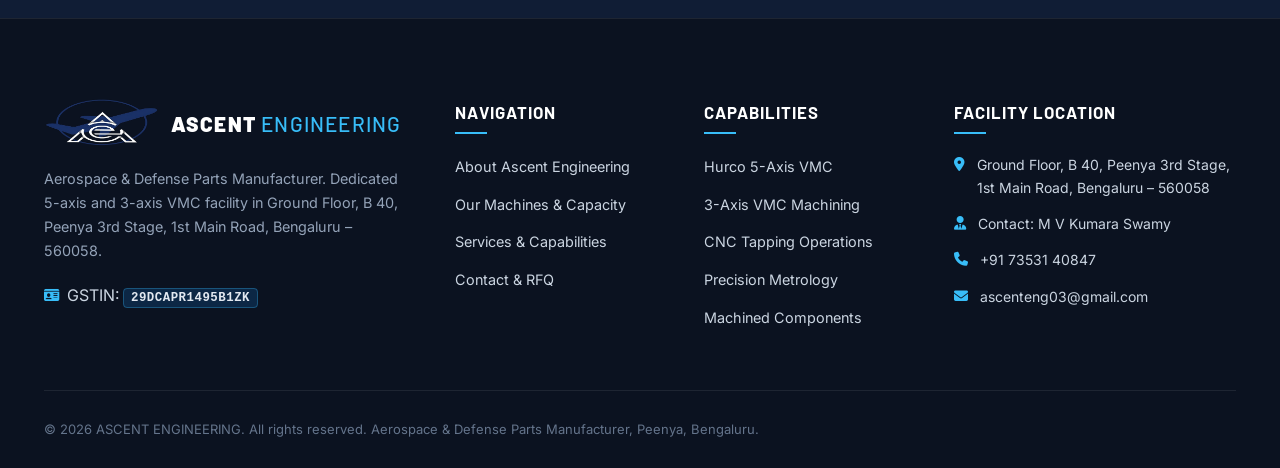
==== commit 174584d4: "changing our machien section" ====
--- a/contact/index.html
+++ b/contact/index.html
@@ -2,579 +2,13 @@
 <html lang="en">
   <head>
     <meta charset="UTF-8" />
-    <meta name="viewport" content="width=device-width, initial-scale=1.0" />
-    <title>Contact &amp; Business Inquiry | Ascent Engineering Peenya Bengaluru</title>
-    <meta
-      name="description"
-      content="Connect with Ascent Engineering for precision CNC machining, 5-axis vertical milling, component prototyping, and manufacturing inquiries. Located in Peenya 3rd Stage, Bengaluru."
-    />
-    <meta
-      name="keywords"
-      content="Ascent Engineering Contact, Peenya Industrial Area, CNC Machining Bengaluru, Precision Component Manufacturing, RFQ Machining, M V Kumara Swamy"
-    />
-    <meta name="author" content="Ascent Engineering" />
-
-    <!-- Open Graph Metadata -->
-    <meta property="og:title" content="Contact &amp; Business Inquiry | Ascent Engineering" />
-    <meta
-      property="og:description"
-      content="Request a quotation or schedule a technical review for your precision CNC machining and manufacturing requirements in Peenya, Bengaluru."
-    />
-    <meta property="og:type" content="website" />
-    <meta property="og:image" content="../img/generated/contact-hero-industrial.jpg" />
-
-    <!-- Favicon -->
-    <link rel="icon" type="image/svg+xml" href="../logo/favicon.svg" />
-    <link rel="icon" type="image/png" href="../logo/ascent-engineering-logo-transparent.png" />
-
-    <!-- Google Fonts: Barlow (Headings) & Inter (Body) -->
-    <link rel="preconnect" href="https://fonts.googleapis.com" />
-    <link rel="preconnect" href="https://fonts.gstatic.com" crossorigin />
-    <link
-      href="https://fonts.googleapis.com/css2?family=Barlow:wght@500;600;700;800;900&family=Inter:wght@300;400;500;600;700&display=swap"
-      rel="stylesheet"
-    />
-
-    <!-- Font Awesome 6 -->
-    <link
-      rel="stylesheet"
-      href="https://cdnjs.cloudflare.com/ajax/libs/font-awesome/6.5.0/css/all.min.css"
-    />
-
-    <!-- Main Stylesheet -->
-    <link rel="stylesheet" href="../home.css" />
+    <meta http-equiv="refresh" content="0; url=../contact.html" />
+    <title>Redirecting to Contact | ASCENT ENGINEERING</title>
+    <script>
+      window.location.href = '../contact.html';
+    </script>
   </head>
   <body>
-    <!-- Top Announcement & Verification Bar -->
-    <div class="top-notice-bar">
-      <div class="container top-notice-container">
-        <div class="top-notice-left">
-          <div class="top-notice-item">
-            <i class="fa-solid fa-location-dot"></i>
-            <span>Ground Floor, B 40, Peenya 3rd Stage, 1st Main Road, Bengaluru – 560058</span>
-          </div>
-          <div class="top-notice-item">
-            <i class="fa-solid fa-id-card"></i>
-            <span>GSTIN: <strong class="gst-badge">29DCAPR1495B1ZK</strong></span>
-          </div>
-        </div>
-        <div class="top-notice-right">
-          <a href="tel:7353140847" class="top-notice-link">
-            <i class="fa-solid fa-phone"></i>
-            <span>+91 73531 40847</span>
-          </a>
-          <a href="mailto:ascenteng03@gmail.com" class="top-notice-link">
-            <i class="fa-solid fa-envelope"></i>
-            <span>ascenteng03@gmail.com</span>
-          </a>
-          <a
-            href="https://wa.me/917353140847?text=Hello%20Ascent%20Engineering%2C%20I%20would%20like%20to%20discuss%20a%20precision%20machining%20project."
-            target="_blank"
-            rel="noopener noreferrer"
-            class="top-notice-link whatsapp-link"
-          >
-            <i class="fa-brands fa-whatsapp"></i>
-            <span>WhatsApp Enquiry</span>
-          </a>
-        </div>
-      </div>
-    </div>
-
-    <!-- Main Navigation Bar -->
-    <header class="navbar" id="mainNavbar">
-      <div class="container navbar-container">
-        <a href="../index.html" class="logo-link" title="Ascent Engineering Home">
-          <img
-            src="../logo/ascent-engineering-logo-transparent.png"
-            alt="Ascent Engineering Logo"
-            class="logo-mark-img"
-          />
-          <div class="logo-text-block">
-            <div class="logo-title">
-              <span class="brand-ascent">ASCENT</span>
-              <span class="brand-engineering">ENGINEERING</span>
-            </div>
-            <div class="logo-tagline">Aerospace &amp; Defense Parts Manufacturer</div>
-          </div>
-        </a>
-
-        <!-- Desktop Navigation Links -->
-        <nav class="nav-links" id="navLinks" aria-label="Main Navigation">
-          <a href="../index.html" class="nav-link">About</a>
-          <a href="../ourmachine.html" class="nav-link">Our Machines</a>
-          <a href="../contact.html" class="nav-link active">Contact</a>
-        </nav>
-
-        <div class="nav-cta-wrap">
-          <a href="tel:7353140847" class="btn btn-primary">
-            <i class="fa-solid fa-phone"></i>
-            <span>Call Now</span>
-          </a>
-          <button class="mobile-menu-btn" id="mobileMenuBtn" aria-label="Toggle navigation menu">
-            <i class="fa-solid fa-bars"></i>
-          </button>
-        </div>
-      </div>
-    </header>
-
-    <!-- Main Content -->
-    <main>
-      <!-- Section 1: Contact Hero -->
-      <section class="page-hero-banner contact-hero-banner">
-        <div class="container page-hero-content">
-          <div class="breadcrumbs">
-            <a href="../index.html">Home</a>
-            <i class="fa-solid fa-chevron-right"></i>
-            <span>Contact</span>
-          </div>
-          <span class="badge-tag badge-tag-dark" style="margin-bottom: 14px;">
-            <i class="fa-solid fa-headset"></i> Engineering Consultation &amp; RFQ
-          </span>
-          <h1 class="page-hero-title">
-            Let's Discuss Your Next<br />Precision Engineering Project.
-          </h1>
-          <p class="page-hero-desc">
-            Connect with Ascent Engineering for CNC machining, precision component manufacturing and technical business inquiries.
-          </p>
-          <div class="page-hero-ctas">
-            <a href="#inquiryFormSection" class="btn btn-primary">
-              <span>Submit RFQ Specifications</span>
-              <i class="fa-solid fa-arrow-down"></i>
-            </a>
-            <a href="https://wa.me/917353140847?text=Hello%20Ascent%20Engineering%2C%20I%20would%20like%20to%20discuss%20a%20precision%20machining%20project." target="_blank" rel="noopener noreferrer" class="btn btn-outline-light">
-              <i class="fa-brands fa-whatsapp"></i>
-              <span>Instant WhatsApp Chat</span>
-            </a>
-          </div>
-        </div>
-      </section>
-
-      <!-- Section 2: Contact Information (4 Professional Cards) -->
-      <section class="section section-light" style="padding-top: 0; padding-bottom: 30px;">
-        <div class="container">
-          <div class="contact-cards-grid">
-            <!-- Card 1: Phone -->
-            <div class="contact-card-box">
-              <div class="contact-card-icon"><i class="fa-solid fa-phone-volume"></i></div>
-              <div class="contact-card-title">Phone Inquiries</div>
-              <div class="contact-card-val">+91 73531 40847</div>
-              <div class="contact-card-sub" style="margin-bottom: 12px;">
-                Contact Person: <strong>M V Kumara Swamy</strong>
-              </div>
-              <a href="tel:7353140847" class="btn btn-primary contact-card-btn">
-                <i class="fa-solid fa-phone"></i>
-                <span>Click to Call</span>
-              </a>
-            </div>
-
-            <!-- Card 2: Email -->
-            <div class="contact-card-box">
-              <div class="contact-card-icon"><i class="fa-solid fa-envelope-open-text"></i></div>
-              <div class="contact-card-title">Technical Email</div>
-              <div class="contact-card-val" style="font-size: 1.05rem; word-break: break-all;">ascenteng03@gmail.com</div>
-              <div class="contact-card-sub" style="margin-bottom: 12px;">
-                Drawings &amp; RFQs: PDF / STEP / IGES
-              </div>
-              <a href="mailto:ascenteng03@gmail.com" class="btn btn-outline-dark contact-card-btn">
-                <i class="fa-solid fa-envelope"></i>
-                <span>Click to Email</span>
-              </a>
-            </div>
-
-            <!-- Card 3: Location -->
-            <div class="contact-card-box">
-              <div class="contact-card-icon"><i class="fa-solid fa-location-dot"></i></div>
-              <div class="contact-card-title">Plant Location</div>
-              <div class="contact-card-val" style="font-size: 1rem; line-height: 1.4;">Peenya 3rd Stage, Bengaluru</div>
-              <div class="contact-card-sub" style="margin-bottom: 12px;">
-                Ground Floor, B 40, 1st Main Road, Industrial Area – 560058
-              </div>
-              <a
-                href="https://maps.google.com/?q=B+40+Peenya+3rd+Stage+1st+Main+Road+Industrial+Area+Bengaluru+560058"
-                target="_blank"
-                rel="noopener noreferrer"
-                class="btn btn-outline-dark contact-card-btn"
-              >
-                <i class="fa-solid fa-diamond-turn-right"></i>
-                <span>Get Directions</span>
-              </a>
-            </div>
-
-            <!-- Card 4: Business Information -->
-            <div class="contact-card-box">
-              <div class="contact-card-icon"><i class="fa-solid fa-building"></i></div>
-              <div class="contact-card-title">Business Information</div>
-              <div class="contact-card-val" style="font-size: 1.15rem;">ASCENT ENGINEERING</div>
-              <div class="contact-card-sub" style="margin-bottom: 12px;">
-                GSTIN: <strong class="gst-badge">29DCAPR1495B1ZK</strong>
-              </div>
-              <div class="top-notice-item" style="font-size: 0.78rem; color: #16A34A; font-weight: 600;">
-                <i class="fa-solid fa-circle-check"></i>
-                <span>Verified Precision Machining Unit</span>
-              </div>
-            </div>
-          </div>
-        </div>
-      </section>
-
-      <!-- Section 3: Professional Business Inquiry Form -->
-      <section class="section section-white" id="inquiryFormSection">
-        <div class="container">
-          <div class="contact-main-grid">
-            <!-- Left: Two-Column Inquiry Form -->
-            <div class="contact-form-container">
-              <span class="badge-tag" style="margin-bottom: 12px;">
-                <i class="fa-solid fa-file-contract"></i> Direct RFQ Portal
-              </span>
-              <h2 class="contact-form-title">Submit a Business Inquiry</h2>
-              <p class="contact-form-desc">
-                Provide your component manufacturing details, material grades, quantity estimates, and design notes. Our engineering department reviews all inquiries with confidentiality.
-              </p>
-
-              <form id="contactForm" novalidate>
-                <!-- Row 1: Full Name & Company Name -->
-                <div class="form-group-row">
-                  <div class="form-group">
-                    <label class="form-label" for="fullName">Full Name <span class="req">*</span></label>
-                    <input
-                      type="text"
-                      id="fullName"
-                      class="form-control"
-                      placeholder="e.g. Rajesh Kumar"
-                      required
-                    />
-                    <div class="form-error-feedback" id="nameError">
-                      Please enter your full name.
-                    </div>
-                  </div>
-
-                  <div class="form-group">
-                    <label class="form-label" for="companyName">Company Name <span class="req">*</span></label>
-                    <input
-                      type="text"
-                      id="companyName"
-                      class="form-control"
-                      placeholder="e.g. AeroTech Engineering Pvt Ltd"
-                      required
-                    />
-                    <div class="form-error-feedback" id="companyError">
-                      Please enter your company or organization name.
-                    </div>
-                  </div>
-                </div>
-
-                <!-- Row 2: Business Email & Phone Number -->
-                <div class="form-group-row">
-                  <div class="form-group">
-                    <label class="form-label" for="emailAddress">Business Email <span class="req">*</span></label>
-                    <input
-                      type="email"
-                      id="emailAddress"
-                      class="form-control"
-                      placeholder="name@company.com"
-                      required
-                    />
-                    <div class="form-error-feedback" id="emailError">
-                      Please enter a valid business email address.
-                    </div>
-                  </div>
-
-                  <div class="form-group">
-                    <label class="form-label" for="phoneNumber">Phone Number <span class="req">*</span></label>
-                    <input
-                      type="tel"
-                      id="phoneNumber"
-                      class="form-control"
-                      placeholder="+91 XXXXX XXXXX"
-                      required
-                    />
-                    <div class="form-error-feedback" id="phoneError">
-                      Please enter a valid phone number.
-                    </div>
-                  </div>
-                </div>
-
-                <!-- Row 3: Service Required Dropdown -->
-                <div class="form-group">
-                  <label class="form-label" for="serviceRequired">Service Required <span class="req">*</span></label>
-                  <select id="serviceRequired" class="form-control" required>
-                    <option value="5-Axis CNC Machining">5-Axis CNC Machining</option>
-                    <option value="3-Axis VMC Machining">3-Axis VMC Machining</option>
-                    <option value="CNC Tapping">CNC Tapping</option>
-                    <option value="Precision Component Manufacturing">Precision Component Manufacturing</option>
-                    <option value="Other">Other</option>
-                  </select>
-                </div>
-
-                <!-- Row 4: Project Description -->
-                <div class="form-group">
-                  <label class="form-label" for="projectDescription">Project Description <span class="req">*</span></label>
-                  <textarea
-                    id="projectDescription"
-                    class="form-control"
-                    placeholder="Describe your part geometry, required material alloy (e.g. Aluminium 6061/7075, Stainless Steel 304/316, Alloy Steels), expected batch quantities, and critical tolerance notes..."
-                    required
-                  ></textarea>
-                  <div class="form-error-feedback" id="messageError">
-                    Please provide project description and specifications.
-                  </div>
-                </div>
-
-                <!-- Submit Button -->
-                <div class="form-submit-row">
-                  <button type="submit" class="btn btn-primary" id="submitInquiryBtn" style="padding: 14px 28px; width: 100%;">
-                    <span>Submit Business Inquiry</span>
-                    <i class="fa-solid fa-arrow-right"></i>
-                  </button>
-                </div>
-
-                <!-- Transparent Status Alert Box (Pending Backend Notification with One-Click Dispatch) -->
-                <div id="formFeedback" class="form-status-alert"></div>
-              </form>
-            </div>
-
-            <!-- Right: Technical Review & Facility Commitments -->
-            <div class="contact-side-panel">
-              <div class="contact-side-card highlight">
-                <span class="badge-tag badge-tag-dark" style="margin-bottom: 12px; width: fit-content;">
-                  <i class="fa-solid fa-clock"></i> Quick Turnaround
-                </span>
-                <h3 class="contact-side-title">Direct Engineering Review</h3>
-                <p class="contact-side-p">
-                  Inquiries submitted to Ascent Engineering are reviewed directly by technical personnel experienced in multi-axis CNC programming, fixturing, and metrology.
-                </p>
-                <div class="contact-commitments-list">
-                  <div class="commitment-item">
-                    <i class="fa-solid fa-circle-check"></i>
-                    <span><strong>Drawing Review:</strong> Feasibility assessment for 5-axis and 3-axis CNC milling.</span>
-                  </div>
-                  <div class="commitment-item">
-                    <i class="fa-solid fa-circle-check"></i>
-                    <span><strong>Material Options:</strong> Aluminium, alloy steels, stainless steel, and engineering plastics.</span>
-                  </div>
-                  <div class="commitment-item">
-                    <i class="fa-solid fa-circle-check"></i>
-                    <span><strong>Inspection Assurance:</strong> Full dimensional reports using calibrated Mahr 2D height gauge and micrometers.</span>
-                  </div>
-                  <div class="commitment-item">
-                    <i class="fa-solid fa-circle-check"></i>
-                    <span><strong>Confidentiality:</strong> Non-disclosure agreements honored for proprietary component designs.</span>
-                  </div>
-                </div>
-              </div>
-
-              <!-- Direct Contact Quick Card -->
-              <div class="contact-side-card">
-                <h4 class="contact-side-title">Need Immediate Technical Assistance?</h4>
-                <p class="contact-side-p">
-                  If you have an urgent machining timeline or immediate component requirement, contact our Peenya facility directly:
-                </p>
-                <div style="display: flex; flex-direction: column; gap: 10px;">
-                  <a href="tel:7353140847" class="btn btn-outline-dark" style="justify-content: flex-start; padding: 10px 16px;">
-                    <i class="fa-solid fa-phone" style="color: var(--color-blue-primary);"></i>
-                    <span>Call +91 73531 40847</span>
-                  </a>
-                  <a
-                    href="https://wa.me/917353140847?text=Hello%20Ascent%20Engineering%2C%20I%20have%20an%20urgent%20machining%20enquiry."
-                    target="_blank"
-                    rel="noopener noreferrer"
-                    class="btn"
-                    style="justify-content: flex-start; padding: 10px 16px; background: #16A34A; color: white;"
-                  >
-                    <i class="fa-brands fa-whatsapp"></i>
-                    <span>WhatsApp Direct Message</span>
-                  </a>
-                </div>
-              </div>
-            </div>
-          </div>
-        </div>
-      </section>
-
-      <!-- Section 4: Location Section (Interactive Google Maps Embed) -->
-      <section class="section section-light" id="location">
-        <div class="container">
-          <div class="section-header-centered">
-            <span class="badge-tag">
-              <i class="fa-solid fa-map-location-dot"></i> Manufacturing Facility
-            </span>
-            <h2 class="section-title">Visit Our Manufacturing Facility</h2>
-            <p class="section-subtitle">
-              Located in the heart of Bengaluru's prominent Peenya Industrial Area, our precision machining shop is readily accessible for technical audits and supplier consultations.
-            </p>
-          </div>
-
-          <div class="location-section-grid">
-            <!-- Google Maps Embed -->
-            <div class="location-map-wrap">
-              <iframe
-                title="Ascent Engineering Facility Location - Peenya 3rd Stage, Bengaluru"
-                src="https://www.google.com/maps/embed?pb=!1m18!1m12!1m3!1d3886.6852445831527!2d77.5050518!3d13.0333857!2m3!1f0!2f0!3f0!3m2!1i1024!2i768!4f13.1!3m3!1m2!1s0x3bae3d1f11c76df7%3A0x6b4498ec5ea8c92a!2sPeenya%203rd%20Stage%2C%20Peenya%2C%20Bengaluru%2C%20Karnataka!5e0!3m2!1sen!2sin!4v1700000000000!5m2!1sen!2sin"
-                loading="lazy"
-                referrerpolicy="no-referrer-when-downgrade"
-                allowfullscreen=""
-              ></iframe>
-            </div>
-
-            <!-- Location Information Pane -->
-            <div class="location-info-pane">
-              <span class="badge-tag" style="margin-bottom: 12px; width: fit-content;">
-                <i class="fa-solid fa-industry"></i> Peenya Industrial Hub
-              </span>
-              <h3>ASCENT ENGINEERING</h3>
-              <div class="location-address-block">
-                <strong>Ground Floor, B 40, Peenya 3rd Stage,</strong><br />
-                1st Main Road, Industrial Area,<br />
-                Bengaluru, Karnataka – 560058, India.
-              </div>
-              <ul class="location-highlights-list">
-                <li>
-                  <i class="fa-solid fa-check"></i>
-                  <span>Prime access via Tumkur Road and Peenya Industrial corridor</span>
-                </li>
-                <li>
-                  <i class="fa-solid fa-check"></i>
-                  <span>Dedicated parking and industrial freight loading bay</span>
-                </li>
-                <li>
-                  <i class="fa-solid fa-check"></i>
-                  <span>Facility visits welcomed for quality audits and component reviews</span>
-                </li>
-              </ul>
-              <div>
-                <a
-                  href="https://maps.google.com/?q=B+40+Peenya+3rd+Stage+1st+Main+Road+Industrial+Area+Bengaluru+560058"
-                  target="_blank"
-                  rel="noopener noreferrer"
-                  class="btn btn-primary"
-                >
-                  <i class="fa-solid fa-diamond-turn-right"></i>
-                  <span>Get Directions on Google Maps</span>
-                </a>
-              </div>
-            </div>
-          </div>
-        </div>
-      </section>
-
-      <!-- Section 5: Final Contact CTA -->
-      <section class="section section-dark" style="padding: 70px 0;">
-        <div class="container">
-          <div class="quick-cta-bar">
-            <div class="quick-cta-content">
-              <span class="badge-tag badge-tag-dark" style="margin-bottom: 10px;">
-                <i class="fa-solid fa-comments"></i> Direct Engineering Communication
-              </span>
-              <h2 class="quick-cta-title">Have a Manufacturing Requirement?</h2>
-              <p class="quick-cta-desc">
-                Our team is ready to discuss your precision machining and component manufacturing requirements.
-              </p>
-            </div>
-            <div class="quick-cta-actions">
-              <a href="tel:7353140847" class="btn btn-primary">
-                <i class="fa-solid fa-phone"></i>
-                <span>Call Now</span>
-              </a>
-              <a href="mailto:ascenteng03@gmail.com" class="btn btn-outline-light">
-                <i class="fa-solid fa-envelope"></i>
-                <span>Send Email</span>
-              </a>
-              <a
-                href="https://wa.me/917353140847?text=Hello%20Ascent%20Engineering%2C%20I%20have%20a%20component%20manufacturing%20requirement."
-                target="_blank"
-                rel="noopener noreferrer"
-                class="btn"
-                style="background: #16A34A; color: white;"
-              >
-                <i class="fa-brands fa-whatsapp"></i>
-                <span>WhatsApp Inquiry</span>
-              </a>
-            </div>
-          </div>
-        </div>
-      </section>
-    </main>
-
-    <!-- Footer -->
-    <footer class="footer">
-      <div class="container">
-        <div class="footer-grid">
-          <!-- Col 1: Brand Info -->
-          <div class="footer-col-brand">
-            <div class="footer-logo-block">
-              <img
-                src="../logo/ascent-engineering-logo-transparent.png"
-                alt="Ascent Engineering"
-                class="footer-logo-img"
-              />
-              <div class="logo-title" style="font-size: 1.3rem;">
-                <span class="brand-ascent">ASCENT</span>
-                <span class="brand-engineering">ENGINEERING</span>
-              </div>
-            </div>
-            <p>
-              Aerospace &amp; Defense Parts Manufacturer. Dedicated 5-axis and 3-axis VMC facility
-              in Ground Floor, B 40, Peenya 3rd Stage, 1st Main Road, Bengaluru – 560058.
-            </p>
-            <div class="top-notice-item">
-              <i class="fa-solid fa-id-card"></i>
-              <span>GSTIN: <strong class="gst-badge">29DCAPR1495B1ZK</strong></span>
-            </div>
-          </div>
-
-          <!-- Col 2: Navigation -->
-          <div class="footer-col">
-            <h4 class="footer-heading">Navigation</h4>
-            <ul class="footer-links">
-              <li><a href="../index.html">About Ascent Engineering</a></li>
-              <li><a href="../ourmachine.html">Our Machines &amp; Capacity</a></li>
-              <li><a href="../contact.html">Contact &amp; RFQ</a></li>
-            </ul>
-          </div>
-
-          <!-- Col 3: Manufacturing Capabilities -->
-          <div class="footer-col">
-            <h4 class="footer-heading">Capabilities</h4>
-            <ul class="footer-links">
-              <li><a href="../ourmachine.html#hurco">Hurco 5-Axis VMC</a></li>
-              <li><a href="../ourmachine.html#capabilities">3-Axis VMC Machining</a></li>
-              <li><a href="../ourmachine.html#capabilities">CNC Tapping Operations</a></li>
-              <li><a href="../ourmachine.html#metrology">Precision Metrology</a></li>
-              <li><a href="../ourmachine.html#componentsGallery">Machined Components</a></li>
-            </ul>
-          </div>
-
-          <!-- Col 4: Contact Details -->
-          <div class="footer-col">
-            <h4 class="footer-heading">Facility Location</h4>
-            <ul class="footer-contact-items">
-              <li class="footer-contact-item">
-                <i class="fa-solid fa-location-dot"></i>
-                <span>Ground Floor, B 40, Peenya 3rd Stage, 1st Main Road, Bengaluru – 560058</span>
-              </li>
-              <li class="footer-contact-item">
-                <i class="fa-solid fa-user-tie"></i>
-                <span>Contact: M V Kumara Swamy</span>
-              </li>
-              <li class="footer-contact-item">
-                <i class="fa-solid fa-phone"></i>
-                <a href="tel:7353140847">+91 73531 40847</a>
-              </li>
-              <li class="footer-contact-item">
-                <i class="fa-solid fa-envelope"></i>
-                <a href="mailto:ascenteng03@gmail.com">ascenteng03@gmail.com</a>
-              </li>
-            </ul>
-          </div>
-        </div>
-
-        <div class="footer-bottom">
-          <p>&copy; 2026 ASCENT ENGINEERING. All rights reserved. Aerospace &amp; Defense Parts Manufacturer, Peenya, Bengaluru.</p>
-        </div>
-      </div>
-    </footer>
-
-    <!-- Interactive Scripts -->
-    <script src="../scripts/main.js"></script>
+    <p>Redirecting to <a href="../contact.html">Contact</a>...</p>
   </body>
 </html>
